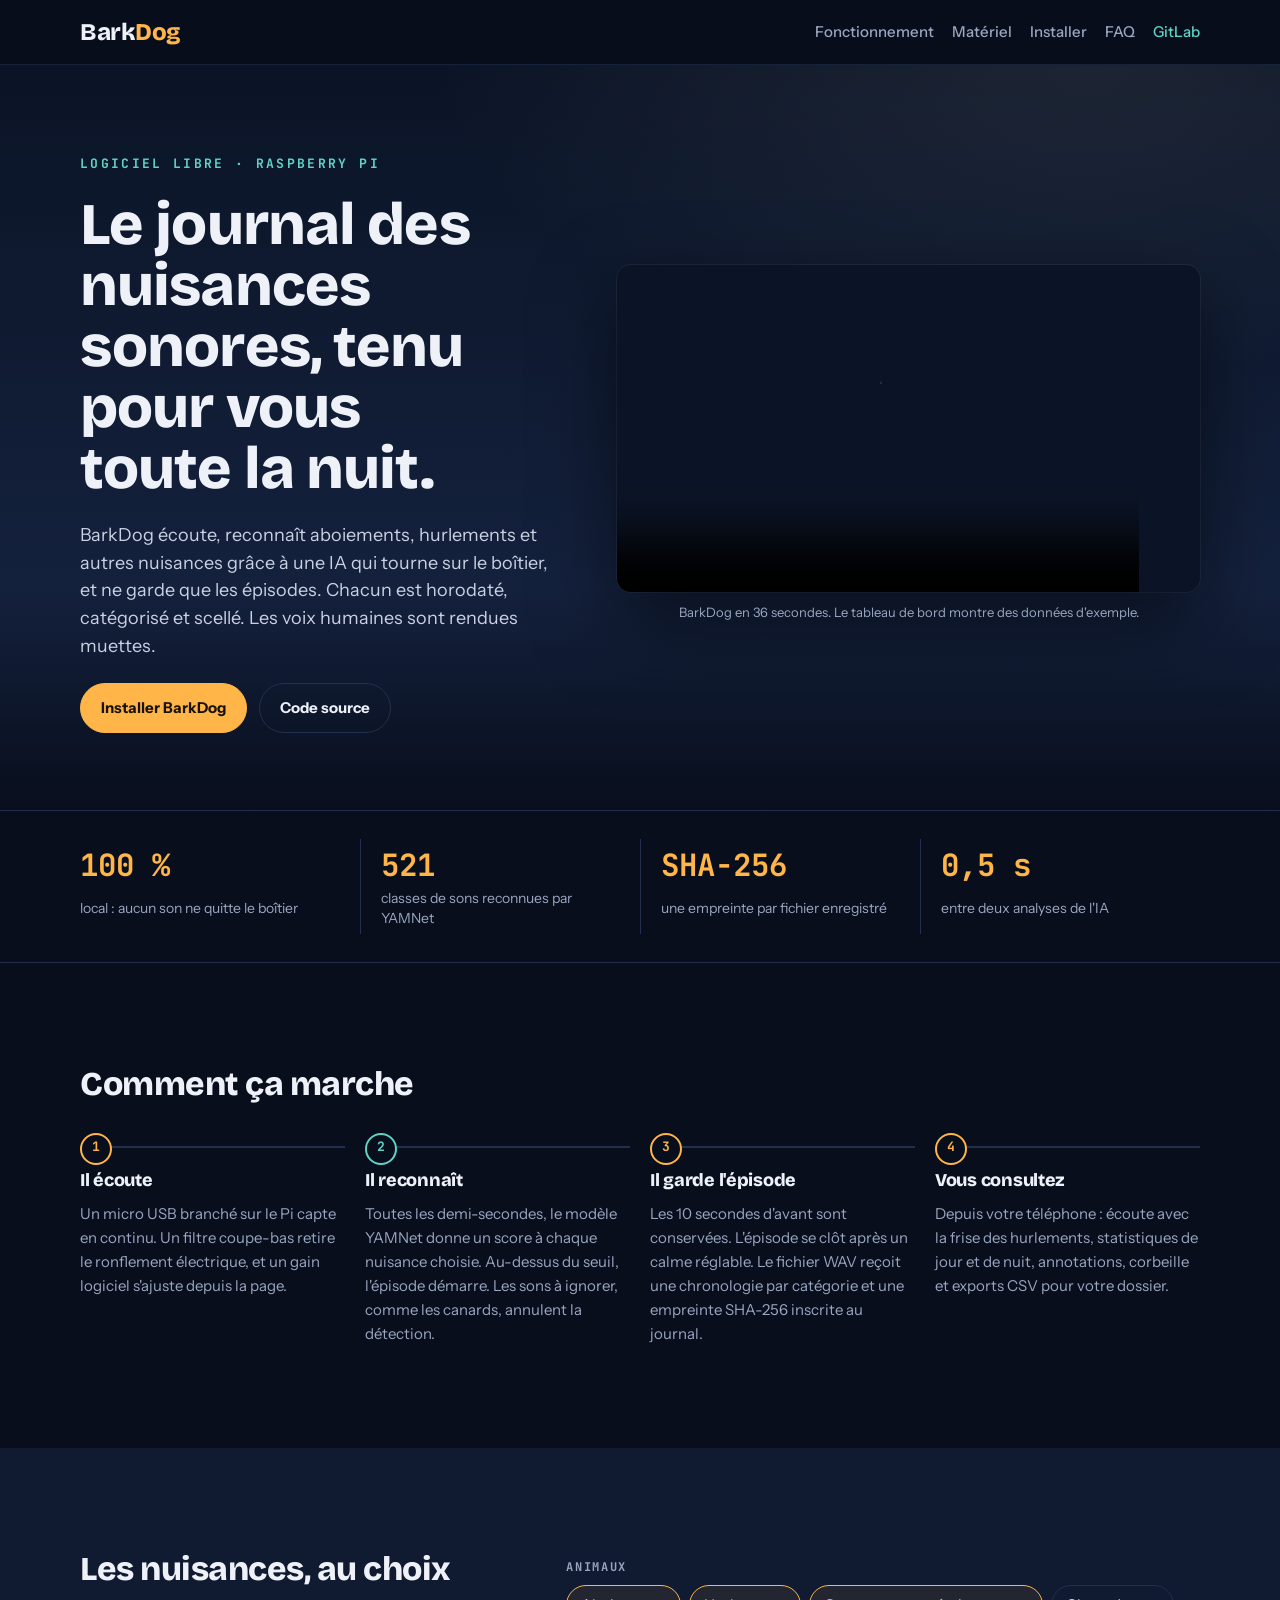
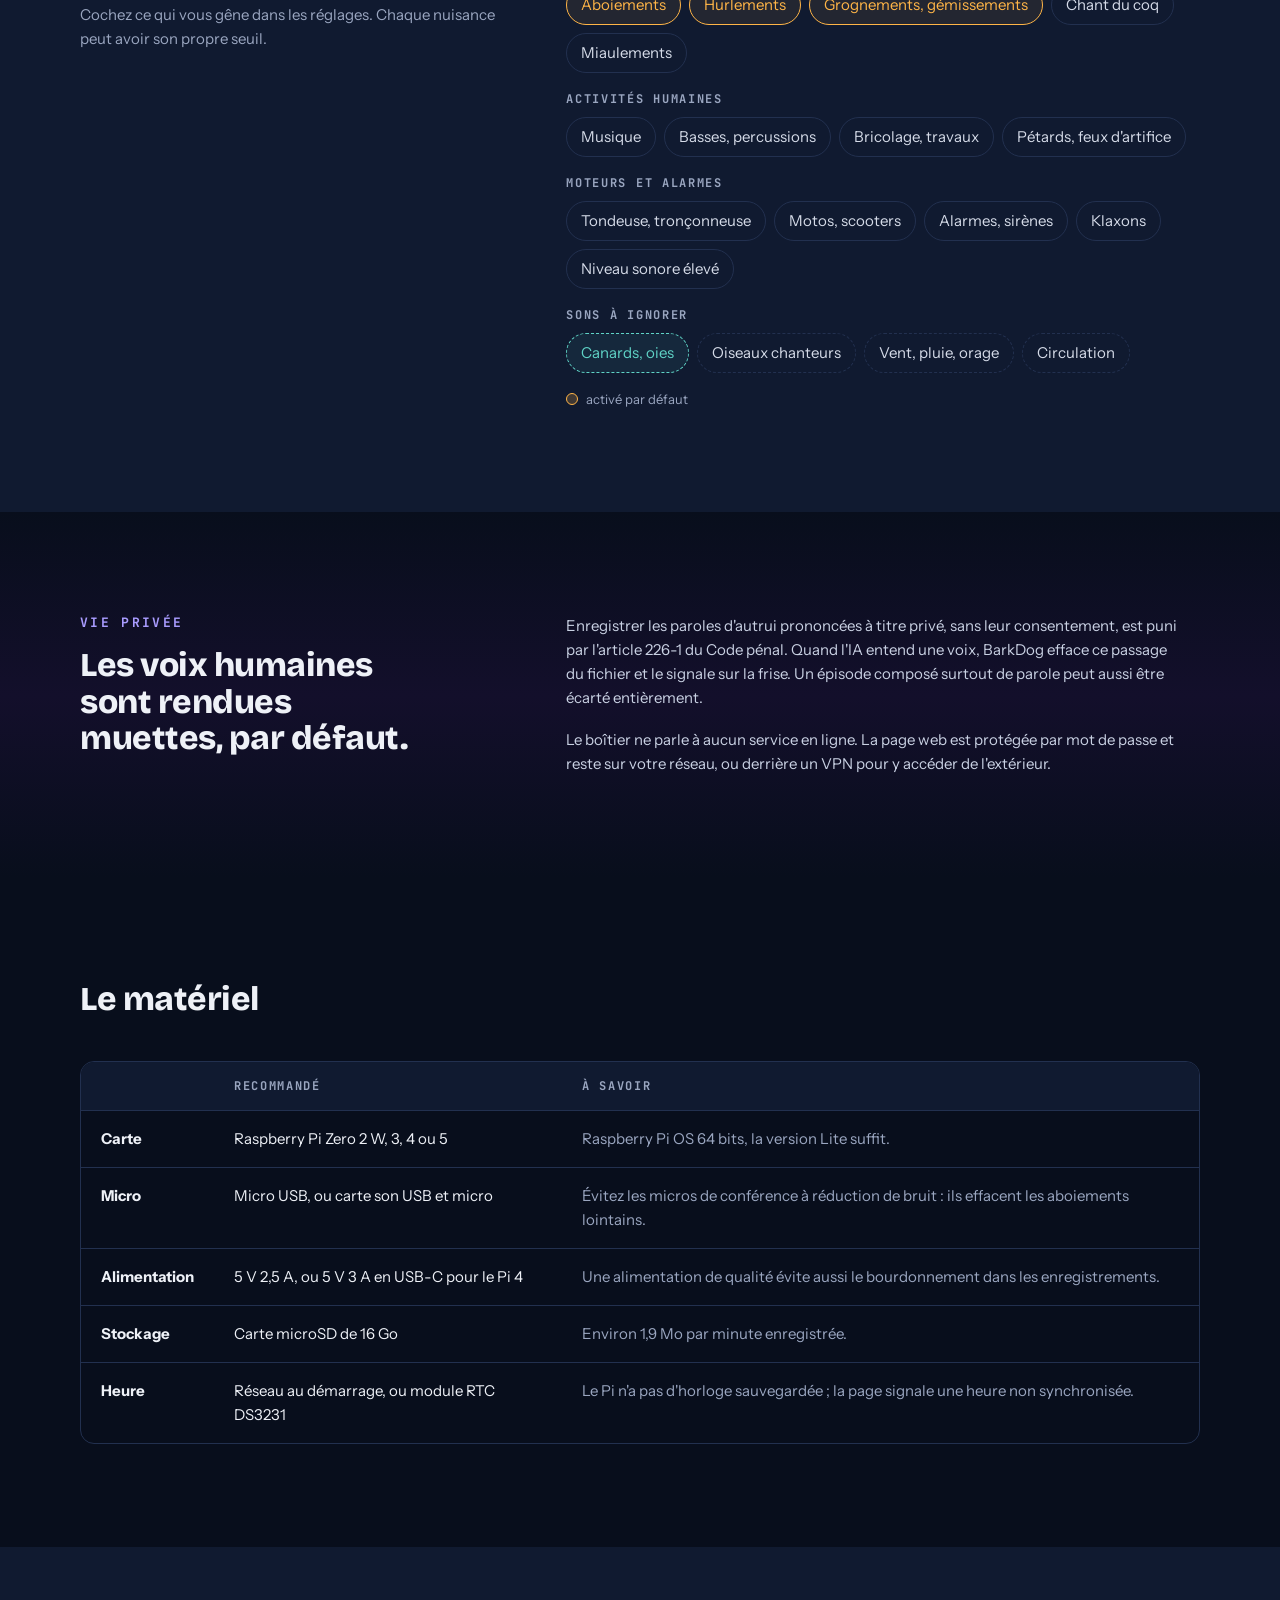
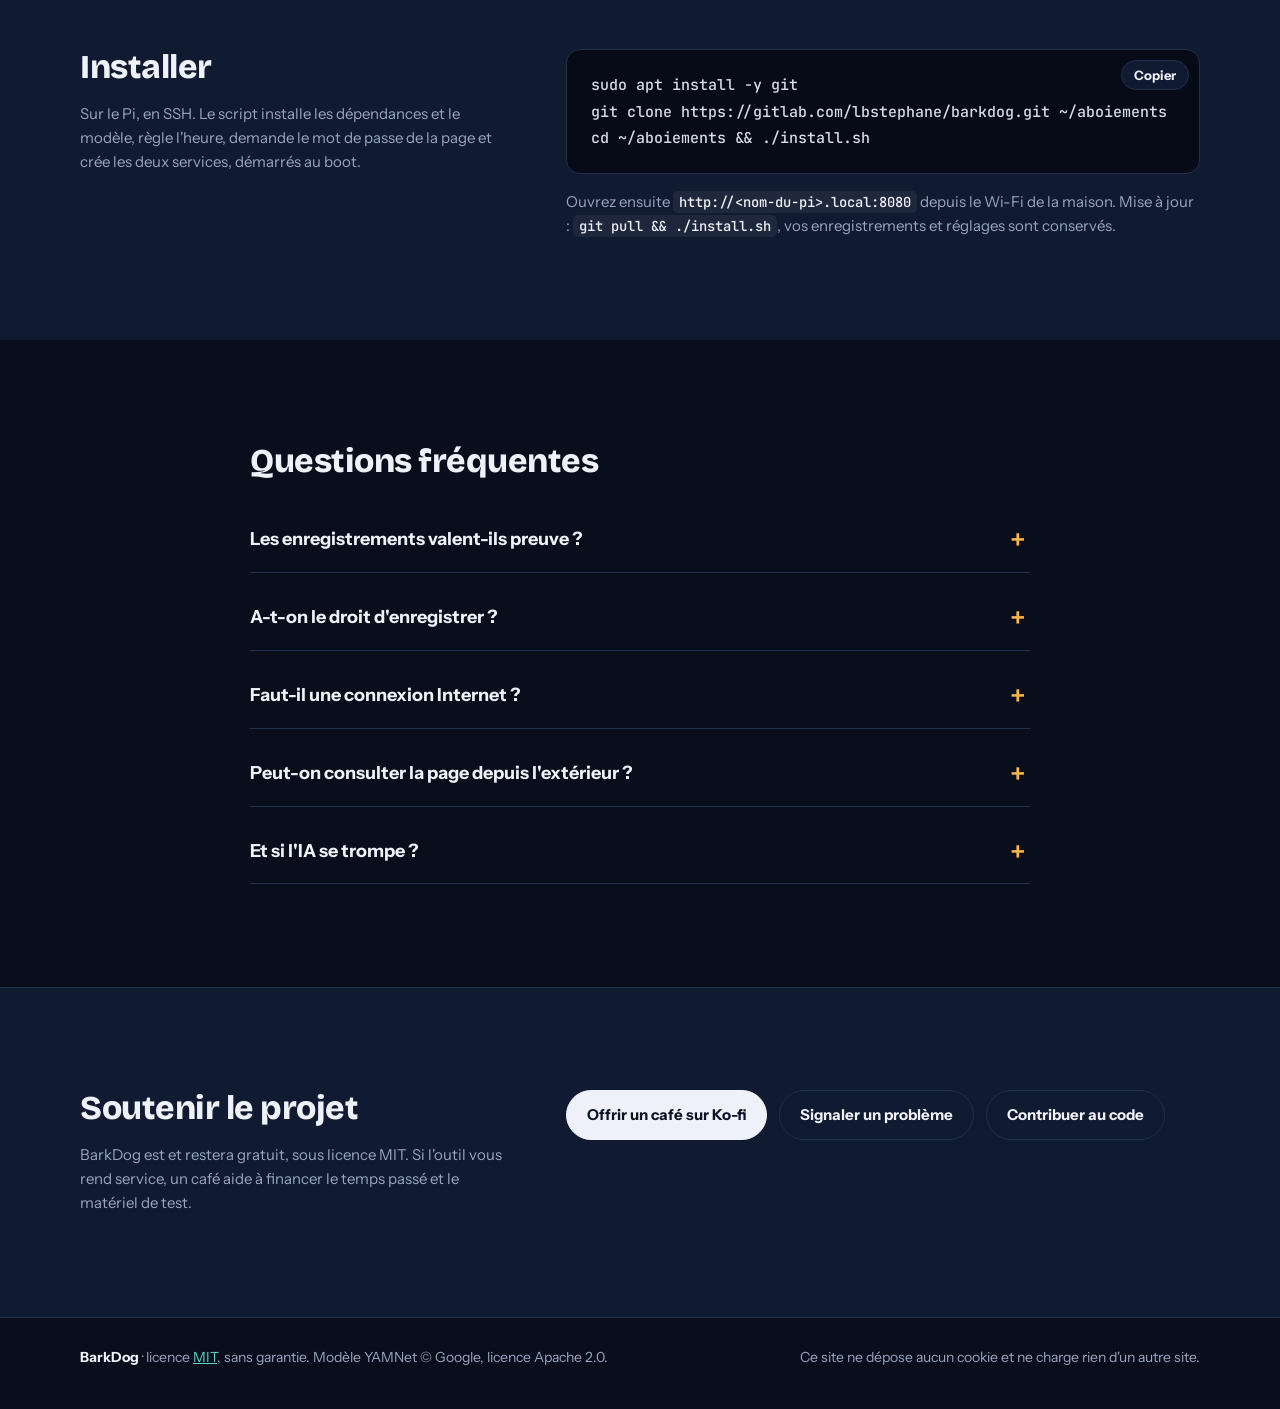
==== site/index.html @ 8e7ff8da "Site GitLab Pages, lien Ko-fi" ====
<!doctype html>
<html lang="fr">
<head>
<meta charset="utf-8">
<meta name="viewport" content="width=device-width,initial-scale=1,viewport-fit=cover">
<title>BarkDog · journal des nuisances sonores sur Raspberry Pi</title>
<meta name="description" content="BarkDog écoute la nuit, reconnaît aboiements, hurlements et autres nuisances grâce à une IA locale, et ne garde que des épisodes horodatés, catégorisés et scellés. Logiciel libre pour Raspberry Pi.">
<meta name="theme-color" content="#0b1426">
<meta property="og:type" content="website">
<meta property="og:title" content="BarkDog · journal des nuisances sonores">
<meta property="og:description" content="Un Raspberry Pi qui documente les nuisances sonores : IA locale, épisodes horodatés et scellés, voix masquées. Libre et gratuit.">
<meta property="og:url" content="https://lbstephane.gitlab.io/barkdog/">
<meta property="og:image" content="https://lbstephane.gitlab.io/barkdog/barkdog-poster.jpg">
<meta property="og:video" content="https://lbstephane.gitlab.io/barkdog/barkdog.mp4">
<meta name="twitter:card" content="summary_large_image">
<link rel="icon" href="favicon.svg" type="image/svg+xml">
<link rel="preload" href="fonts/brico-800.woff2" as="font" type="font/woff2" crossorigin>
<link rel="stylesheet" href="style.css">
<script src="main.js" defer></script>
</head>
<body>

<header class="top">
  <div class="inner">
    <a class="brand" href="#">Bark<span>Dog</span></a>
    <nav aria-label="Sections">
      <a href="#fonctionnement">Fonctionnement</a>
      <a href="#materiel">Matériel</a>
      <a href="#installer">Installer</a>
      <a href="#faq">FAQ</a>
      <a class="git" href="https://gitlab.com/lbstephane/barkdog">GitLab</a>
    </nav>
  </div>
</header>

<main>
  <section class="hero">
    <div class="inner hero-grid">
      <div class="hero-text">
        <p class="kicker">Logiciel libre · Raspberry Pi</p>
        <h1>Le journal des nuisances sonores, tenu pour vous toute la nuit.</h1>
        <p class="lead">BarkDog écoute, reconnaît aboiements, hurlements et autres nuisances grâce à une IA qui tourne sur le boîtier, et ne garde que les épisodes. Chacun est horodaté, catégorisé et scellé. Les voix humaines sont rendues muettes.</p>
        <div class="cta">
          <a class="btn primary" href="#installer">Installer BarkDog</a>
          <a class="btn" href="https://gitlab.com/lbstephane/barkdog">Code source</a>
        </div>
      </div>
      <figure class="film">
        <video id="film" controls playsinline preload="metadata" poster="barkdog-poster.jpg"
               data-h="barkdog.mp4" data-v="barkdog-vertical.mp4" data-hp="barkdog-poster.jpg" data-vp="barkdog-vertical-poster.jpg">
          <source src="barkdog.mp4" type="video/mp4">
        </video>
        <figcaption>BarkDog en 36 secondes. Le tableau de bord montre des données d'exemple.</figcaption>
      </figure>
    </div>
  </section>

  <section class="facts" aria-label="En bref">
    <div class="inner facts-grid">
      <div><b>100 %</b><span>local : aucun son ne quitte le boîtier</span></div>
      <div><b>521</b><span>classes de sons reconnues par YAMNet</span></div>
      <div><b>SHA-256</b><span>une empreinte par fichier enregistré</span></div>
      <div><b>0,5 s</b><span>entre deux analyses de l'IA</span></div>
    </div>
  </section>

  <section id="fonctionnement" class="band">
    <div class="inner">
      <h2>Comment ça marche</h2>
      <ol class="steps">
        <li>
          <h3>Il écoute</h3>
          <p>Un micro USB branché sur le Pi capte en continu. Un filtre coupe-bas retire le ronflement électrique, et un gain logiciel s'ajuste depuis la page.</p>
        </li>
        <li>
          <h3>Il reconnaît</h3>
          <p>Toutes les demi-secondes, le modèle YAMNet donne un score à chaque nuisance choisie. Au-dessus du seuil, l'épisode démarre. Les sons à ignorer, comme les canards, annulent la détection.</p>
        </li>
        <li>
          <h3>Il garde l'épisode</h3>
          <p>Les 10 secondes d'avant sont conservées. L'épisode se clôt après un calme réglable. Le fichier WAV reçoit une chronologie par catégorie et une empreinte SHA-256 inscrite au journal.</p>
        </li>
        <li>
          <h3>Vous consultez</h3>
          <p>Depuis votre téléphone : écoute avec la frise des hurlements, statistiques de jour et de nuit, annotations, corbeille et exports CSV pour votre dossier.</p>
        </li>
      </ol>
    </div>
  </section>

  <section class="band alt">
    <div class="inner two">
      <div>
        <h2>Les nuisances, au choix</h2>
        <p class="muted">Cochez ce qui vous gêne dans les réglages. Chaque nuisance peut avoir son propre seuil.</p>
      </div>
      <div class="chips-block">
        <p class="group">Animaux</p>
        <ul class="chips"><li class="on">Aboiements</li><li class="on">Hurlements</li><li class="on">Grognements, gémissements</li><li>Chant du coq</li><li>Miaulements</li></ul>
        <p class="group">Activités humaines</p>
        <ul class="chips"><li>Musique</li><li>Basses, percussions</li><li>Bricolage, travaux</li><li>Pétards, feux d'artifice</li></ul>
        <p class="group">Moteurs et alarmes</p>
        <ul class="chips"><li>Tondeuse, tronçonneuse</li><li>Motos, scooters</li><li>Alarmes, sirènes</li><li>Klaxons</li><li>Niveau sonore élevé</li></ul>
        <p class="group">Sons à ignorer</p>
        <ul class="chips ignore"><li class="on">Canards, oies</li><li>Oiseaux chanteurs</li><li>Vent, pluie, orage</li><li>Circulation</li></ul>
        <p class="legend"><i></i> activé par défaut</p>
      </div>
    </div>
  </section>

  <section class="band privacy">
    <div class="inner two">
      <div>
        <p class="kicker violet">Vie privée</p>
        <h2>Les voix humaines sont rendues muettes, par défaut.</h2>
      </div>
      <div class="prose">
        <p>Enregistrer les paroles d'autrui prononcées à titre privé, sans leur consentement, est puni par l'article 226-1 du Code pénal. Quand l'IA entend une voix, BarkDog efface ce passage du fichier et le signale sur la frise. Un épisode composé surtout de parole peut aussi être écarté entièrement.</p>
        <p>Le boîtier ne parle à aucun service en ligne. La page web est protégée par mot de passe et reste sur votre réseau, ou derrière un VPN pour y accéder de l'extérieur.</p>
      </div>
    </div>
  </section>

  <section id="materiel" class="band">
    <div class="inner">
      <h2>Le matériel</h2>
      <div class="table-wrap">
        <table>
          <thead><tr><th scope="col"></th><th scope="col">Recommandé</th><th scope="col">À savoir</th></tr></thead>
          <tbody>
            <tr><th scope="row">Carte</th><td>Raspberry Pi Zero 2 W, 3, 4 ou 5</td><td>Raspberry Pi OS 64 bits, la version Lite suffit.</td></tr>
            <tr><th scope="row">Micro</th><td>Micro USB, ou carte son USB et micro</td><td>Évitez les micros de conférence à réduction de bruit : ils effacent les aboiements lointains.</td></tr>
            <tr><th scope="row">Alimentation</th><td>5 V 2,5 A, ou 5 V 3 A en USB-C pour le Pi 4</td><td>Une alimentation de qualité évite aussi le bourdonnement dans les enregistrements.</td></tr>
            <tr><th scope="row">Stockage</th><td>Carte microSD de 16 Go</td><td>Environ 1,9 Mo par minute enregistrée.</td></tr>
            <tr><th scope="row">Heure</th><td>Réseau au démarrage, ou module RTC DS3231</td><td>Le Pi n'a pas d'horloge sauvegardée ; la page signale une heure non synchronisée.</td></tr>
          </tbody>
        </table>
      </div>
    </div>
  </section>

  <section id="installer" class="band alt">
    <div class="inner two">
      <div>
        <h2>Installer</h2>
        <p class="muted">Sur le Pi, en SSH. Le script installe les dépendances et le modèle, règle l'heure, demande le mot de passe de la page et crée les deux services, démarrés au boot.</p>
      </div>
      <div>
        <div class="code">
          <button type="button" class="copy" data-target="cmd" aria-label="Copier les commandes">Copier</button>
          <pre id="cmd"><code>sudo apt install -y git
git clone https://gitlab.com/lbstephane/barkdog.git ~/aboiements
cd ~/aboiements && ./install.sh</code></pre>
        </div>
        <p class="after">Ouvrez ensuite <code>http://&lt;nom-du-pi&gt;.local:8080</code> depuis le Wi-Fi de la maison. Mise à jour : <code>git pull &amp;&amp; ./install.sh</code>, vos enregistrements et réglages sont conservés.</p>
      </div>
    </div>
  </section>

  <section id="faq" class="band">
    <div class="inner faq">
      <h2>Questions fréquentes</h2>
      <details>
        <summary>Les enregistrements valent-ils preuve ?</summary>
        <p>BarkDog aide à constituer un dossier factuel : dates, heures, durées, répétition. Il ne remplace ni une mesure acoustique réglementaire, ni un constat de commissaire de justice. Les niveaux sont relatifs, le micro n'est pas calibré. Pour une procédure, rapprochez-vous de l'ADIL, d'un conciliateur de justice ou d'un avocat.</p>
      </details>
      <details>
        <summary>A-t-on le droit d'enregistrer ?</summary>
        <p>Enregistrer des bruits n'est pas interdit en soi, mais les paroles d'autrui prononcées à titre privé sont protégées. C'est pour cela que le masquage de la voix est activé par défaut. Orientez le micro vers la source de la nuisance, pas vers les habitations ou les lieux de passage. Le désactiver est de votre responsabilité.</p>
      </details>
      <details>
        <summary>Faut-il une connexion Internet ?</summary>
        <p>Seulement pour l'installation et pour mettre le Pi à l'heure au démarrage. L'écoute, l'IA et la page web fonctionnent hors ligne.</p>
      </details>
      <details>
        <summary>Peut-on consulter la page depuis l'extérieur ?</summary>
        <p>Oui, avec un VPN comme Tailscale ou WireGuard. N'ouvrez pas de port sur votre box : la page donne accès à des enregistrements sensibles.</p>
      </details>
      <details>
        <summary>Et si l'IA se trompe ?</summary>
        <p>Le mode test affiche les scores en direct face aux seuils, sans enregistrer. Vous ajustez la sensibilité, le nombre minimum de détections et les sons à ignorer. Dans la liste des épisodes, un faux positif se marque d'un clic sans toucher au journal d'origine.</p>
      </details>
    </div>
  </section>

  <section id="soutenir" class="band support">
    <div class="inner two">
      <div>
        <h2>Soutenir le projet</h2>
        <p class="muted">BarkDog est et restera gratuit, sous licence MIT. Si l'outil vous rend service, un café aide à financer le temps passé et le matériel de test.</p>
      </div>
      <div class="support-actions">
        <a class="btn kofi" id="kofi" href="https://ko-fi.com/VOTRE_PSEUDO">Offrir un café sur Ko-fi</a>
        <a class="btn" href="https://gitlab.com/lbstephane/barkdog/-/issues">Signaler un problème</a>
        <a class="btn" href="https://gitlab.com/lbstephane/barkdog/-/merge_requests">Contribuer au code</a>
      </div>
    </div>
  </section>
</main>

<footer>
  <div class="inner foot">
    <p><b>BarkDog</b> · licence <a href="https://gitlab.com/lbstephane/barkdog/-/blob/main/LICENSE">MIT</a>, sans garantie. Modèle YAMNet © Google, licence Apache 2.0.</p>
    <p>Ce site ne dépose aucun cookie et ne charge rien d'un autre site.</p>
  </div>
</footer>
</body>
</html>
---- site/style.css ----
/* Layout: one long night. A hero with the film, then calm bands alternating two blues; amber for the box's LED, teal for the AI, violet for privacy. Dark by design. */
@font-face{font-family:"Brico";font-weight:800;font-display:swap;src:url(fonts/brico-800.woff2) format("woff2")}
@font-face{font-family:"Inst";font-weight:400;font-display:swap;src:url(fonts/inst-400.woff2) format("woff2")}
@font-face{font-family:"Inst";font-weight:500;font-display:swap;src:url(fonts/inst-500.woff2) format("woff2")}
@font-face{font-family:"Inst";font-weight:700;font-display:swap;src:url(fonts/inst-700.woff2) format("woff2")}
@font-face{font-family:"Mono";font-weight:500;font-display:swap;src:url(fonts/mono-500.woff2) format("woff2")}
@font-face{font-family:"Mono";font-weight:700;font-display:swap;src:url(fonts/mono-700.woff2) format("woff2")}

:root{
  --night:#0b1426;     /* sky */
  --deep:#080e1c;      /* pine shadow */
  --band:#101a30;
  --line:#22304f;
  --fg:#eef1f7;
  --muted:#9aa6c0;
  --amber:#ffb547;
  --teal:#5fd3c6;
  --violet:#a99cff;
  --display:"Brico","Arial Black",system-ui,sans-serif;
  --body:"Inst",system-ui,-apple-system,"Segoe UI",Roboto,sans-serif;
  --mono:"Mono",ui-monospace,SFMono-Regular,Menlo,Consolas,monospace;
  --s1:clamp(15px,1.05vw,17px);
  --s2:clamp(18px,1.4vw,21px);
  --s3:clamp(26px,2.6vw,36px);
  --s4:clamp(36px,4.6vw,60px);
  color-scheme:dark;
}
*{box-sizing:border-box}
html{scroll-behavior:smooth;scroll-padding-top:80px}
@media (prefers-reduced-motion:reduce){html{scroll-behavior:auto}}
body{margin:0;background:var(--deep);color:var(--fg);font:400 var(--s1)/1.6 var(--body);-webkit-font-smoothing:antialiased}
a{color:var(--teal)}
a:focus-visible,button:focus-visible,summary:focus-visible,video:focus-visible{outline:2px solid var(--teal);outline-offset:3px;border-radius:6px}
code,pre{font-family:var(--mono)}
.inner{max-width:1160px;margin:0 auto;padding-left:max(20px,env(safe-area-inset-left,0px));padding-right:max(20px,env(safe-area-inset-right,0px))}
h1,h2,h3{font-family:var(--display);font-weight:800;letter-spacing:-.015em;text-wrap:balance;margin:0}
h1{font-size:var(--s4);line-height:1.04}
h2{font-size:var(--s3);line-height:1.1}
h3{font-size:var(--s2);line-height:1.2}
p{margin:0}
.muted{color:var(--muted)}
.kicker{font:700 13px var(--mono);letter-spacing:.18em;text-transform:uppercase;color:var(--teal)}
.kicker.violet{color:var(--violet)}

/* header */
body::before{content:"";position:fixed;inset:0 0 auto;height:env(safe-area-inset-top,0px);z-index:10;background:rgba(8,14,28,.92)}
.top{position:sticky;top:env(safe-area-inset-top,0px);z-index:5;background:rgba(8,14,28,.82);backdrop-filter:blur(10px);-webkit-backdrop-filter:blur(10px);border-bottom:1px solid rgba(34,48,79,.6)}
.top .inner{display:flex;align-items:center;justify-content:space-between;gap:16px;min-height:64px;flex-wrap:wrap;padding-block:8px}
.brand{font:800 24px var(--display);color:var(--fg);text-decoration:none;letter-spacing:-.02em}
.brand span{color:var(--amber)}
nav{display:flex;gap:4px 18px;flex-wrap:wrap}
nav a{color:var(--muted);text-decoration:none;font-weight:500;font-size:15px}
nav a:hover{color:var(--fg)}
nav a.git{color:var(--teal)}
@media (max-width:640px){nav a:not(.git){display:none}}

/* hero */
.hero{background:radial-gradient(1100px 520px at 85% 0%,rgba(236,230,207,.08),transparent 60%),linear-gradient(180deg,var(--night),#14213d 70%,var(--deep));padding-block:clamp(40px,7vw,96px) clamp(40px,6vw,80px)}
.hero-grid{display:grid;grid-template-columns:minmax(0,5fr) minmax(0,6fr);gap:clamp(28px,4vw,56px);align-items:center}
.hero-text{display:grid;gap:22px;min-width:0}
.lead{font-size:var(--s2);line-height:1.55;color:#c9d1e3;max-width:56ch}
.cta{display:flex;gap:12px;flex-wrap:wrap}
.btn{display:inline-flex;align-items:center;justify-content:center;gap:8px;padding:12px 20px;border-radius:999px;border:1px solid var(--line);color:var(--fg);text-decoration:none;font-weight:700;font-size:15px;background:transparent;transition:border-color .2s,background .2s}
.btn:hover{border-color:var(--muted)}
.btn.primary{background:var(--amber);border-color:var(--amber);color:#1a1205}
.btn.primary:hover{background:#ffc66e}
.film{margin:0;display:grid;gap:10px;min-width:0}
.film video{width:100%;max-width:100%;aspect-ratio:16/9;display:block;border-radius:14px;background:#0b1426;box-shadow:0 30px 80px rgba(0,0,0,.5),0 0 0 1px rgba(255,255,255,.06)}
.film.v video{aspect-ratio:9/16;max-height:78vh;width:auto;margin:0 auto}
.film figcaption{font-size:13px;color:var(--muted);text-align:center}
@media (max-width:860px){.hero-grid{grid-template-columns:1fr}}

/* facts */
.facts{border-block:1px solid var(--line);background:var(--deep)}
.facts-grid{display:grid;grid-template-columns:repeat(4,minmax(0,1fr));padding-block:28px}
.facts-grid div{display:grid;gap:4px;padding:6px 20px;border-left:1px solid var(--line)}
.facts-grid div:first-child{border-left:0;padding-left:0}
.facts-grid b{font:700 clamp(24px,2.4vw,32px) var(--mono);color:var(--amber);font-variant-numeric:tabular-nums}
.facts-grid span{color:var(--muted);font-size:14px;line-height:1.4}
@media (max-width:760px){.facts-grid{grid-template-columns:repeat(2,minmax(0,1fr));row-gap:22px}.facts-grid div:nth-child(3){border-left:0;padding-left:0}}

/* bands */
.band{padding-block:clamp(56px,8vw,104px);background:var(--deep)}
.band.alt{background:var(--band)}
.band>.inner{display:grid;gap:clamp(28px,4vw,44px)}
.band>.inner>*{min-width:0}
.two{display:grid!important;grid-template-columns:minmax(0,4fr) minmax(0,6fr);gap:clamp(24px,5vw,72px)!important;align-items:start}
.two>div{display:grid;gap:16px;min-width:0}
@media (max-width:860px){.two{grid-template-columns:1fr}}

/* steps: a real sequence, so numbered */
.steps{list-style:none;margin:0;padding:0;display:grid;grid-template-columns:repeat(4,minmax(0,1fr));gap:20px;counter-reset:s}
.steps li{counter-increment:s;display:grid;gap:10px;align-content:start;padding-top:22px;border-top:2px solid var(--line);position:relative}
.steps li::before{content:counter(s);position:absolute;top:-15px;left:0;width:28px;height:28px;border-radius:50%;background:var(--deep);border:2px solid var(--amber);color:var(--amber);font:700 13px/24px var(--mono);text-align:center}
.steps li:nth-child(2)::before{border-color:var(--teal);color:var(--teal)}
.steps p{color:var(--muted)}
@media (max-width:960px){.steps{grid-template-columns:repeat(2,minmax(0,1fr));row-gap:40px}}
@media (max-width:540px){.steps{grid-template-columns:1fr}}

/* chips */
.chips-block{gap:10px!important}
.group{font:700 12px var(--mono);letter-spacing:.14em;text-transform:uppercase;color:var(--muted);margin-top:8px}
.chips{list-style:none;margin:0;padding:0;display:flex;flex-wrap:wrap;gap:8px}
.chips li{padding:7px 14px;border-radius:999px;border:1px solid var(--line);font-size:15px;color:#d5dbe8}
.chips li.on{border-color:var(--amber);color:var(--amber);background:rgba(255,181,71,.08)}
.chips.ignore li{border-style:dashed}
.chips.ignore li.on{border-color:var(--teal);color:var(--teal);background:rgba(95,211,198,.08)}
.legend{font-size:13px;color:var(--muted);display:flex;align-items:center;gap:8px;margin-top:6px}
.legend i{width:12px;height:12px;border-radius:50%;border:1px solid var(--amber);background:rgba(255,181,71,.2)}

/* privacy */
.privacy{background:linear-gradient(180deg,var(--deep),#130f2b 50%,var(--deep))}
.privacy h2{max-width:18ch}
.prose{gap:18px!important}
.prose p{color:#c9d1e3;max-width:62ch}

/* table */
.table-wrap{overflow-x:auto;border:1px solid var(--line);border-radius:14px}
table{width:100%;border-collapse:collapse;min-width:640px}
th,td{text-align:left;padding:16px 20px;border-bottom:1px solid var(--line);vertical-align:top}
tbody tr:last-child>*{border-bottom:0}
thead th{font:700 12px var(--mono);letter-spacing:.14em;text-transform:uppercase;color:var(--muted);background:var(--band)}
tbody th{font-weight:700;white-space:nowrap}
td:last-child{color:var(--muted)}

/* code */
.code{position:relative;background:#060b17;border:1px solid var(--line);border-radius:14px}
.code pre{margin:0;padding:22px 24px;overflow-x:auto;font-size:15px;line-height:1.75;color:#d5dbe8}
.copy{position:absolute;top:10px;right:10px;font:600 13px var(--body);color:var(--fg);background:var(--band);border:1px solid var(--line);border-radius:999px;padding:6px 12px;cursor:pointer}
.copy:hover{border-color:var(--muted)}
.after{color:var(--muted)}
.after code{color:var(--fg);font-size:.92em;background:rgba(255,255,255,.06);padding:2px 6px;border-radius:5px}

/* faq */
.faq{max-width:820px!important;gap:12px!important}
.faq h2{margin-bottom:16px}
details{border-bottom:1px solid var(--line)}
summary{cursor:pointer;list-style:none;padding:18px 36px 18px 0;font-weight:700;font-size:var(--s2);position:relative}
summary::-webkit-details-marker{display:none}
summary::after{content:"+";position:absolute;right:4px;top:14px;font:500 26px var(--mono);color:var(--amber)}
details[open] summary::after{content:"–"}
details p{color:var(--muted);padding:0 0 20px;max-width:68ch}

/* support */
.support{background:var(--band);border-top:1px solid var(--line)}
.support-actions{display:flex!important;flex-wrap:wrap;gap:12px!important;align-content:center}
.btn.kofi{background:var(--fg);color:#0b1426;border-color:var(--fg)}
.btn.kofi:hover{background:#fff}

/* footer */
footer{border-top:1px solid var(--line);background:var(--deep)}
.foot{display:flex;justify-content:space-between;gap:12px 32px;flex-wrap:wrap;padding-block:28px 40px;font-size:14px;color:var(--muted)}
.foot b{color:var(--fg)}
.two>div>*,.hero-text>*{min-width:0}
.after{overflow-wrap:anywhere}
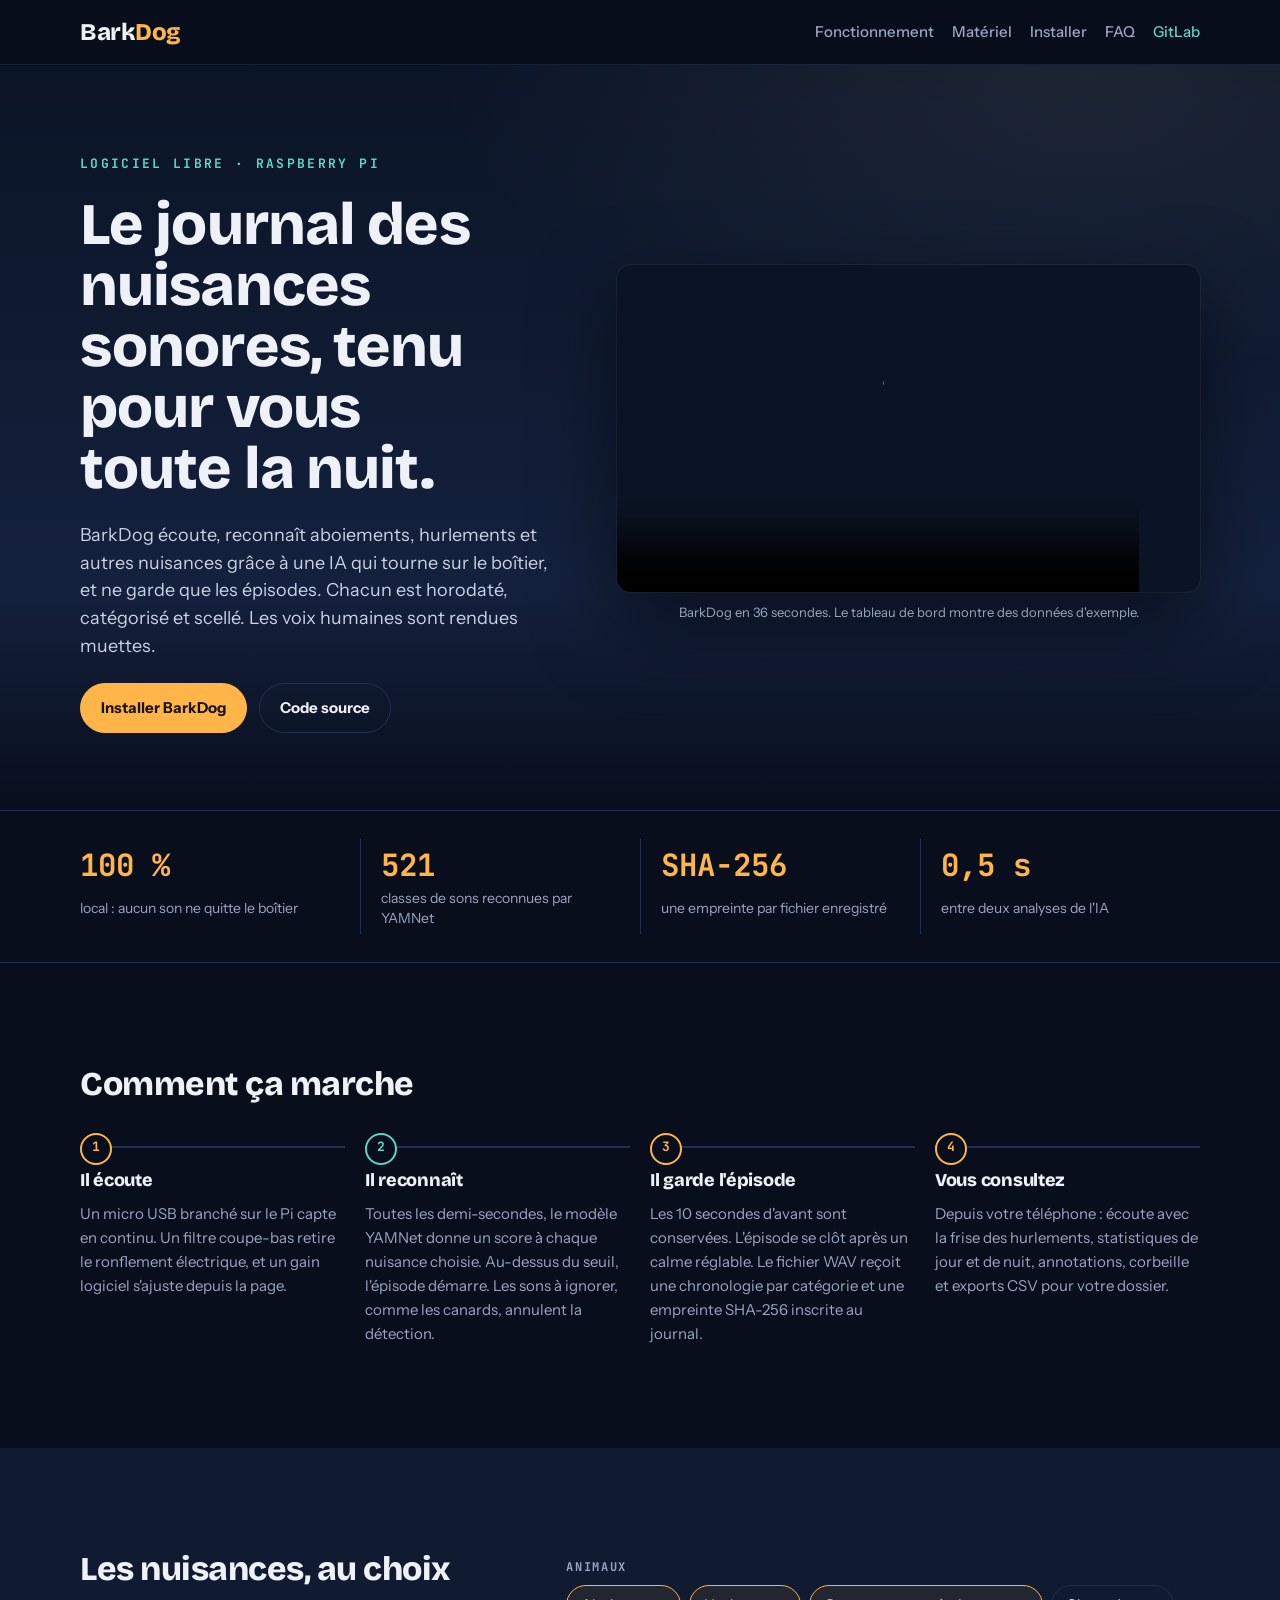
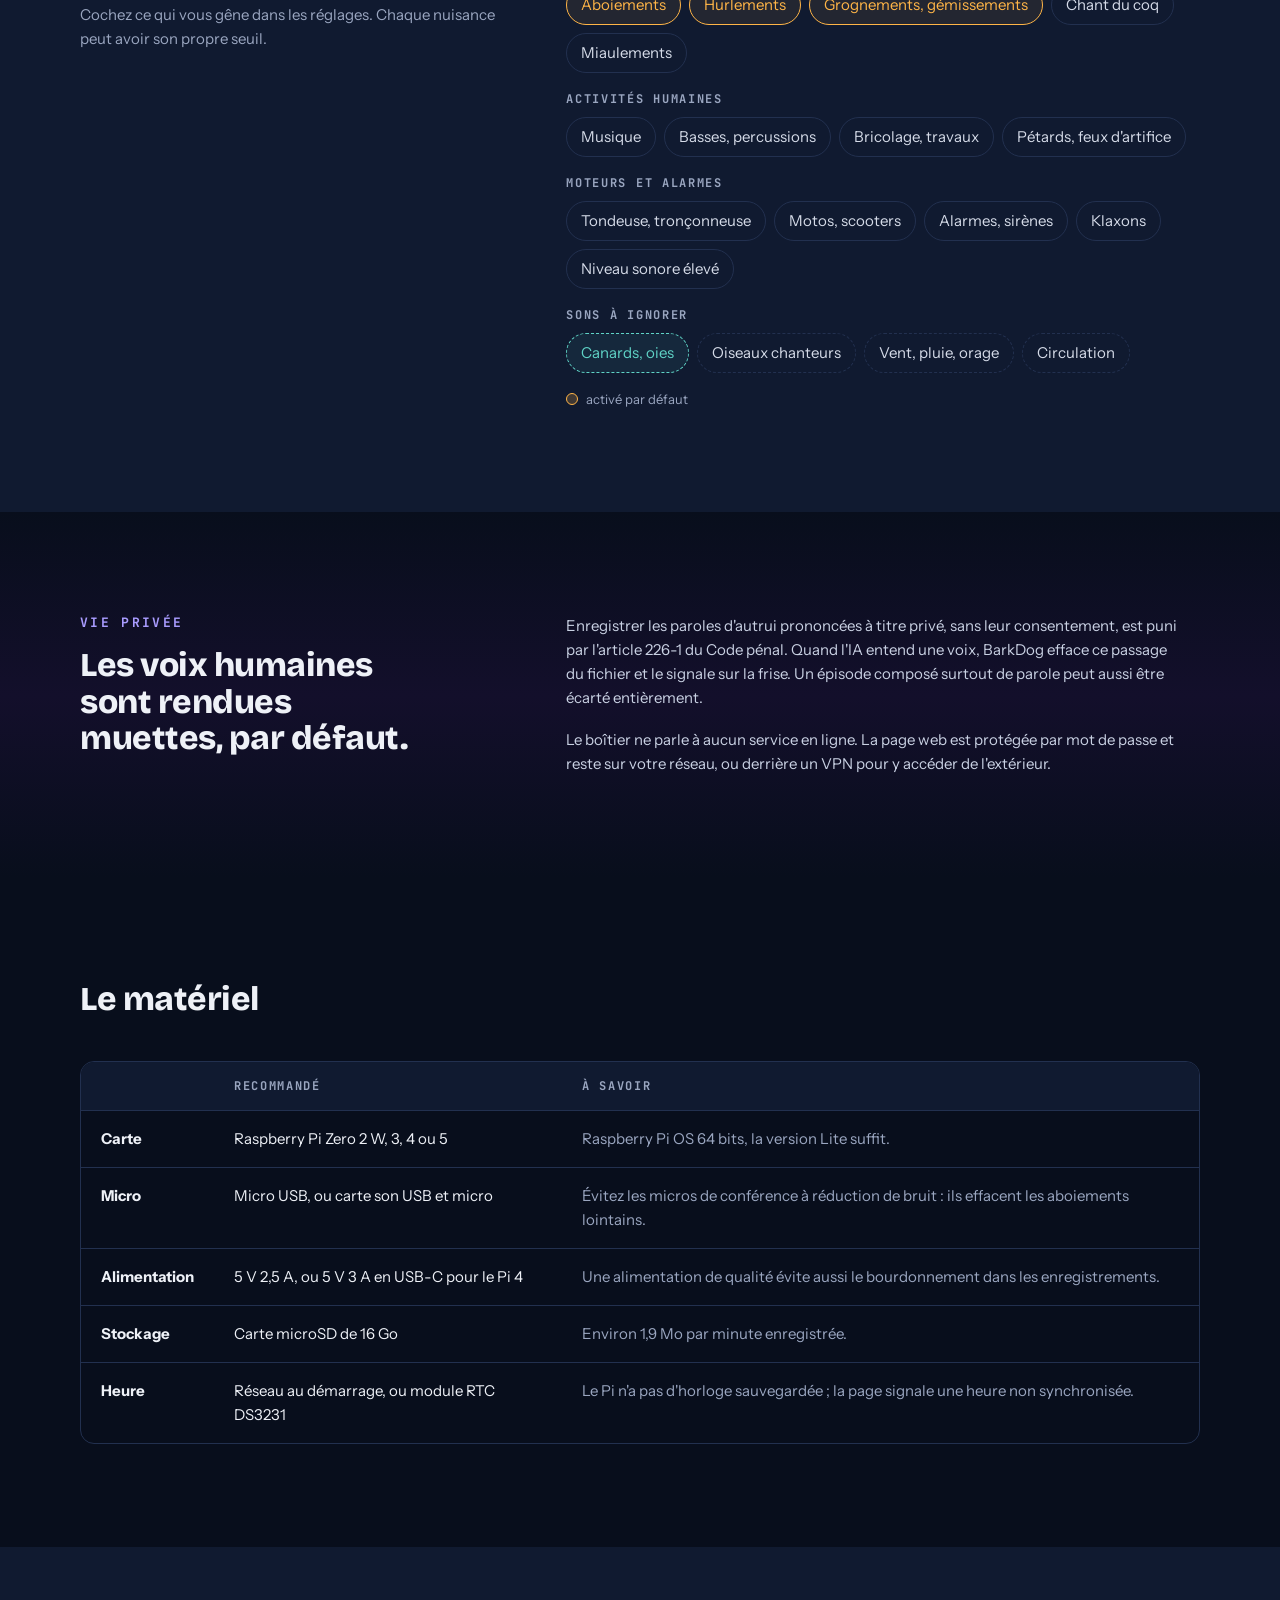
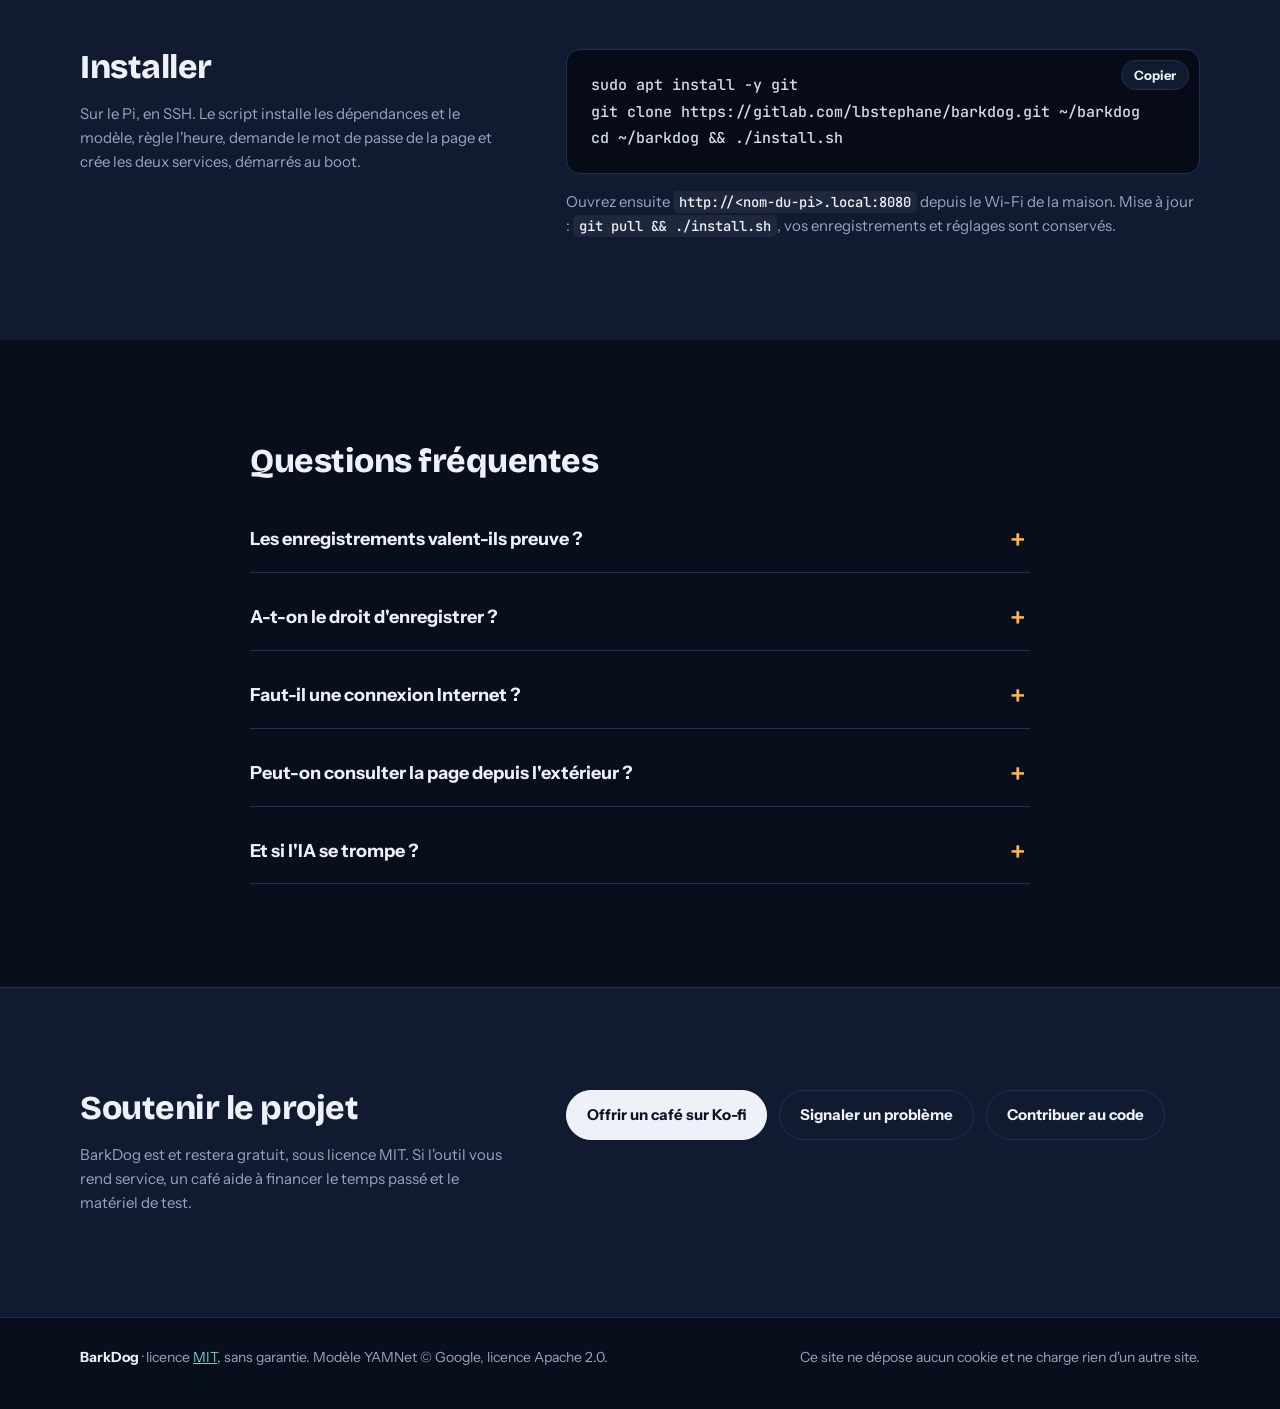
==== commit 622d1d65: "Renommage aboiements → barkdog, retrait du code de migration" ====
--- a/site/index.html
+++ b/site/index.html
@@ -9,10 +9,11 @@
 <meta property="og:type" content="website">
 <meta property="og:title" content="BarkDog · journal des nuisances sonores">
 <meta property="og:description" content="Un Raspberry Pi qui documente les nuisances sonores : IA locale, épisodes horodatés et scellés, voix masquées. Libre et gratuit.">
-<meta property="og:url" content="https://lbstephane.gitlab.io/barkdog/">
-<meta property="og:image" content="https://lbstephane.gitlab.io/barkdog/barkdog-poster.jpg">
-<meta property="og:video" content="https://lbstephane.gitlab.io/barkdog/barkdog.mp4">
+<meta property="og:url" content="https://barkdog.fr/">
+<meta property="og:image" content="https://barkdog.fr/barkdog-poster.jpg">
+<meta property="og:video" content="https://barkdog.fr/barkdog.mp4">
 <meta name="twitter:card" content="summary_large_image">
+<link rel="canonical" href="https://barkdog.fr/">
 <link rel="icon" href="favicon.svg" type="image/svg+xml">
 <link rel="preload" href="fonts/brico-800.woff2" as="font" type="font/woff2" crossorigin>
 <link rel="stylesheet" href="style.css">
@@ -149,8 +150,8 @@
         <div class="code">
           <button type="button" class="copy" data-target="cmd" aria-label="Copier les commandes">Copier</button>
           <pre id="cmd"><code>sudo apt install -y git
-git clone https://gitlab.com/lbstephane/barkdog.git ~/aboiements
-cd ~/aboiements && ./install.sh</code></pre>
+git clone https://gitlab.com/lbstephane/barkdog.git ~/barkdog
+cd ~/barkdog && ./install.sh</code></pre>
         </div>
         <p class="after">Ouvrez ensuite <code>http://&lt;nom-du-pi&gt;.local:8080</code> depuis le Wi-Fi de la maison. Mise à jour : <code>git pull &amp;&amp; ./install.sh</code>, vos enregistrements et réglages sont conservés.</p>
       </div>
@@ -190,7 +191,7 @@
         <p class="muted">BarkDog est et restera gratuit, sous licence MIT. Si l'outil vous rend service, un café aide à financer le temps passé et le matériel de test.</p>
       </div>
       <div class="support-actions">
-        <a class="btn kofi" id="kofi" href="https://ko-fi.com/VOTRE_PSEUDO">Offrir un café sur Ko-fi</a>
+        <a class="btn kofi" id="kofi" href="https://ko-fi.com/revolution3d">Offrir un café sur Ko-fi</a>
         <a class="btn" href="https://gitlab.com/lbstephane/barkdog/-/issues">Signaler un problème</a>
         <a class="btn" href="https://gitlab.com/lbstephane/barkdog/-/merge_requests">Contribuer au code</a>
       </div>
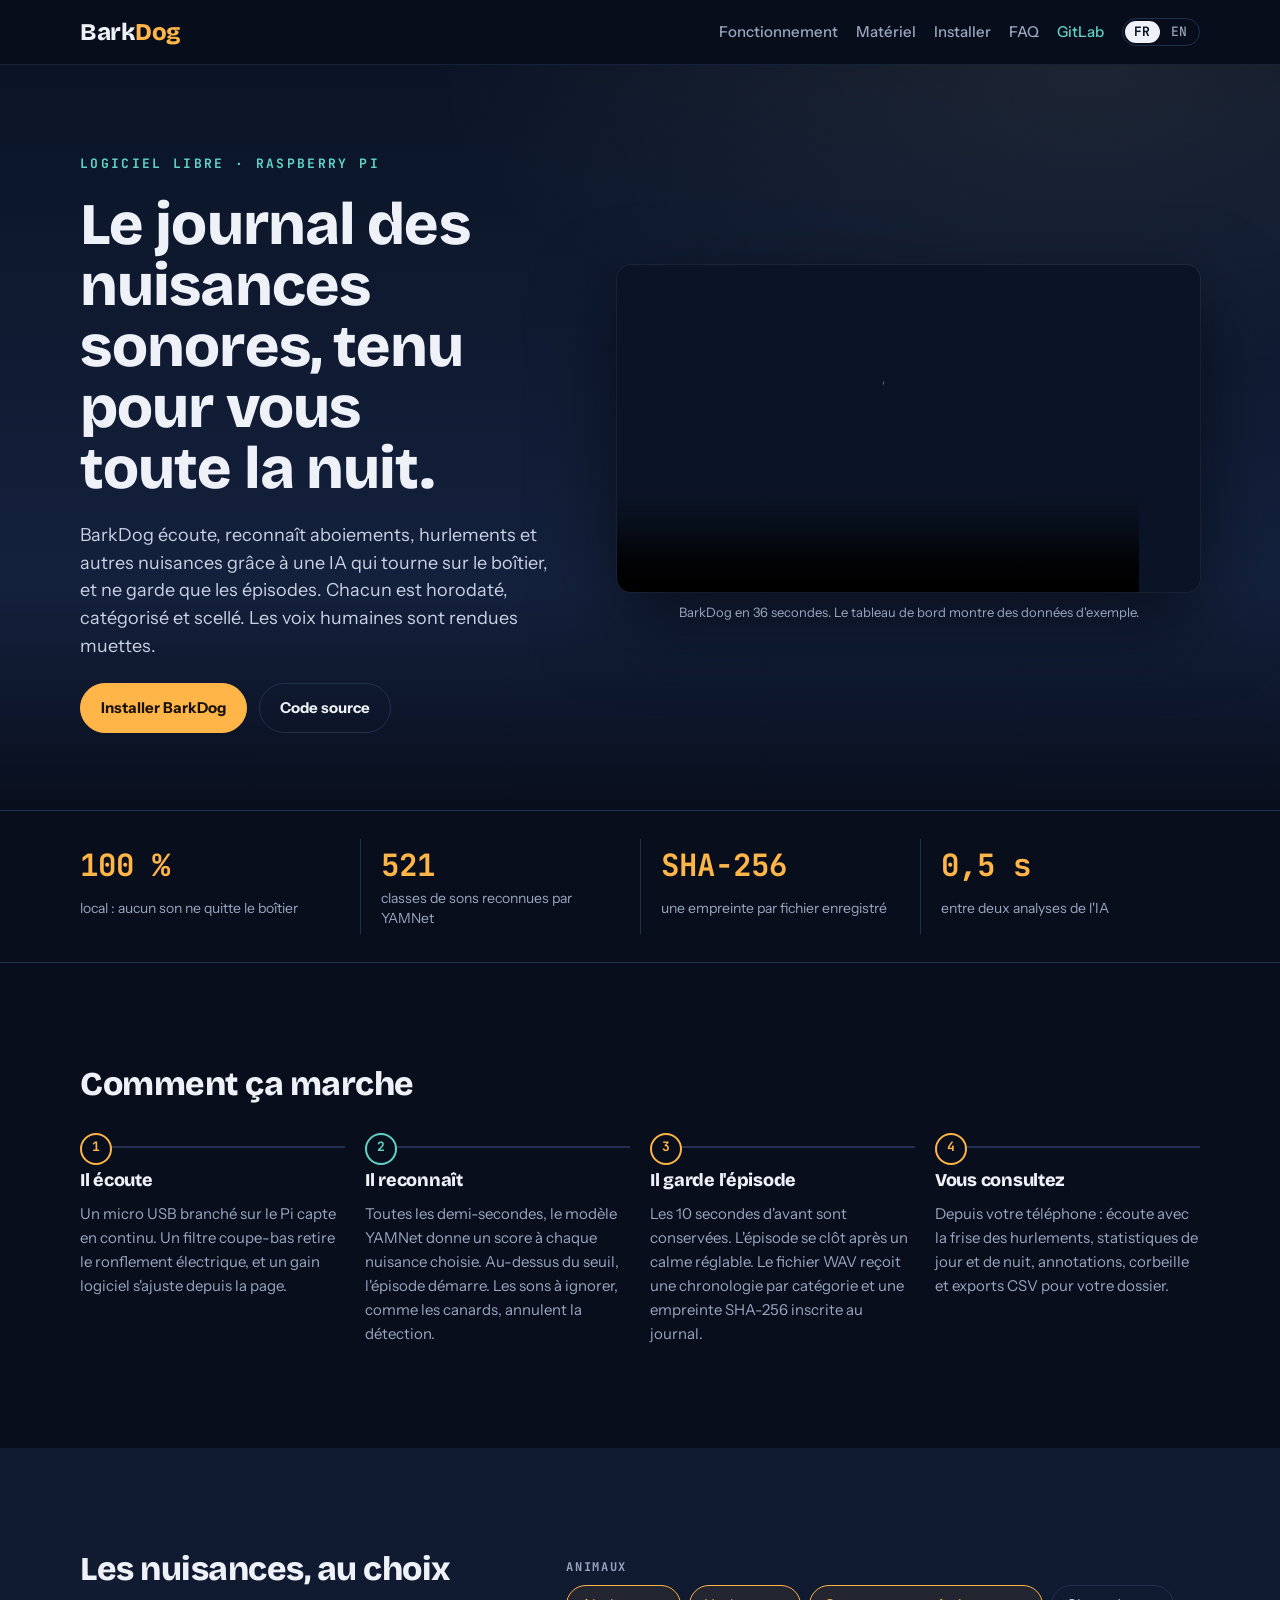
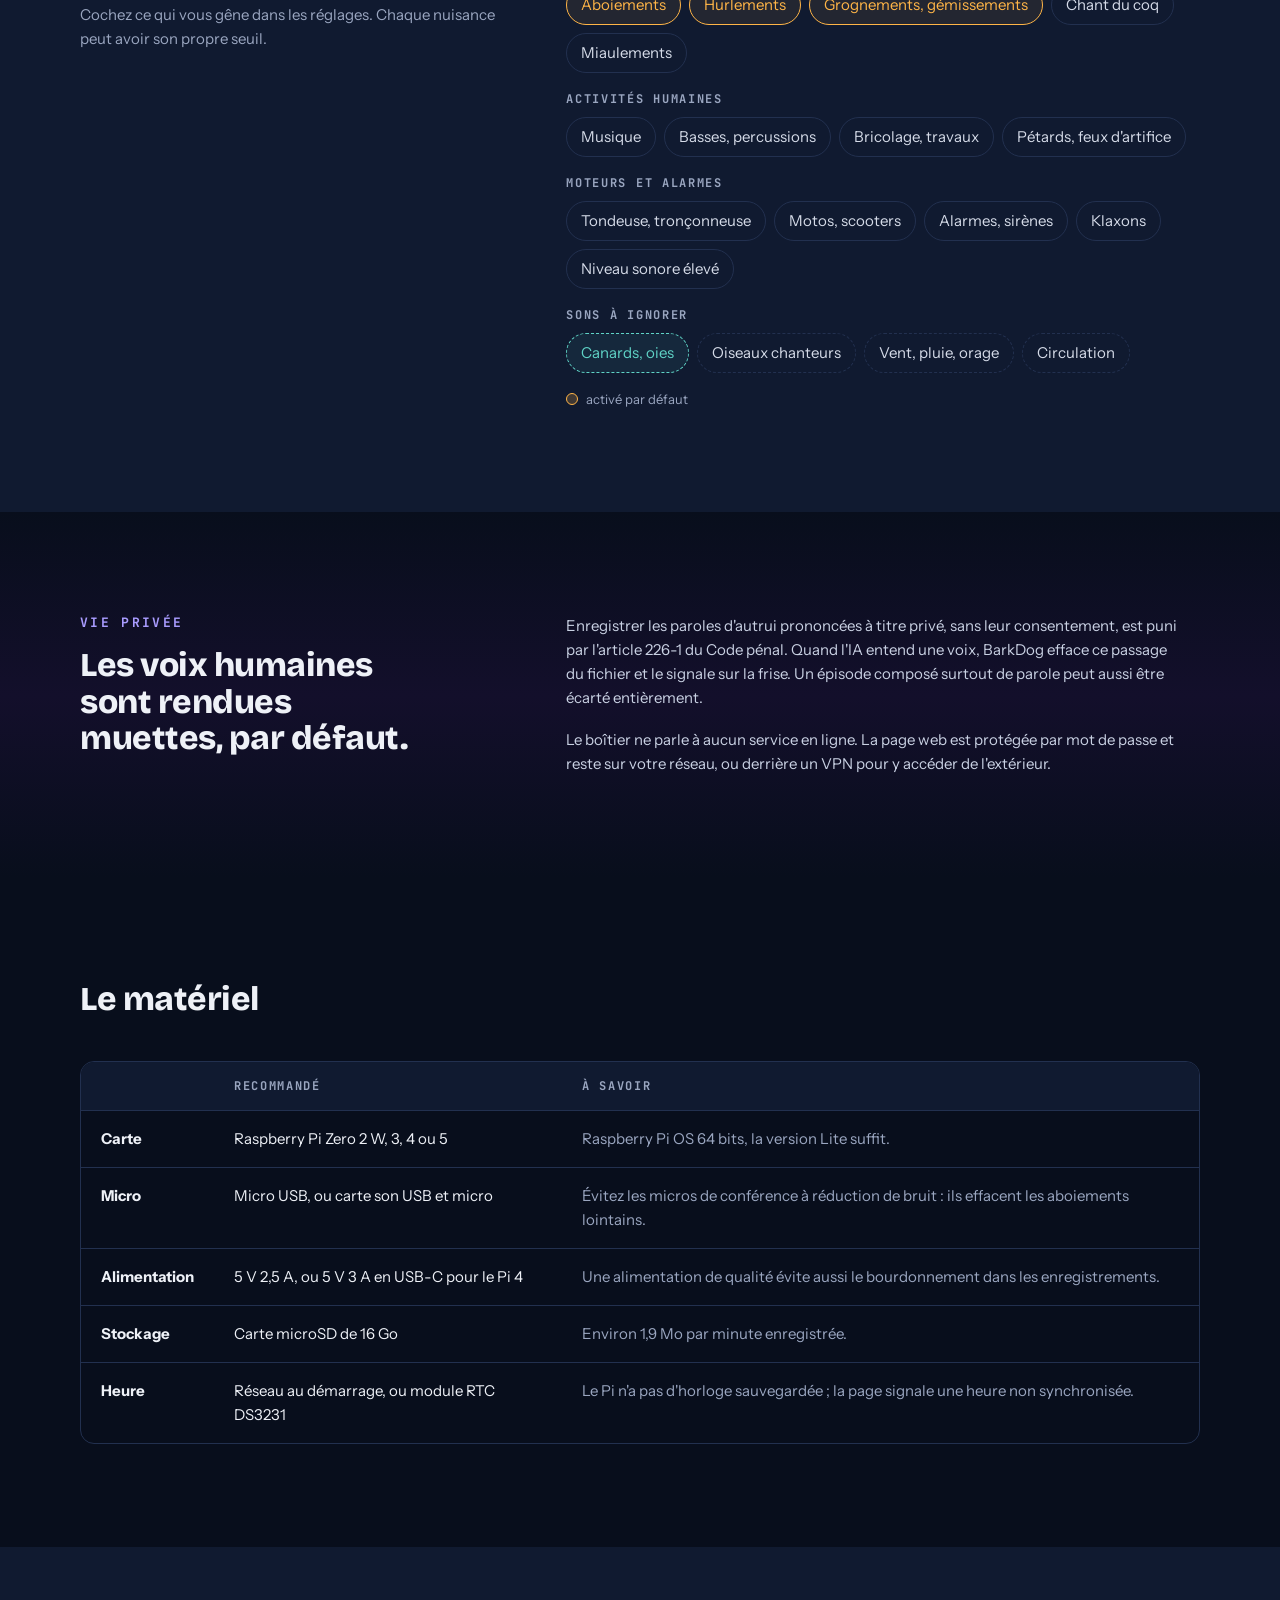
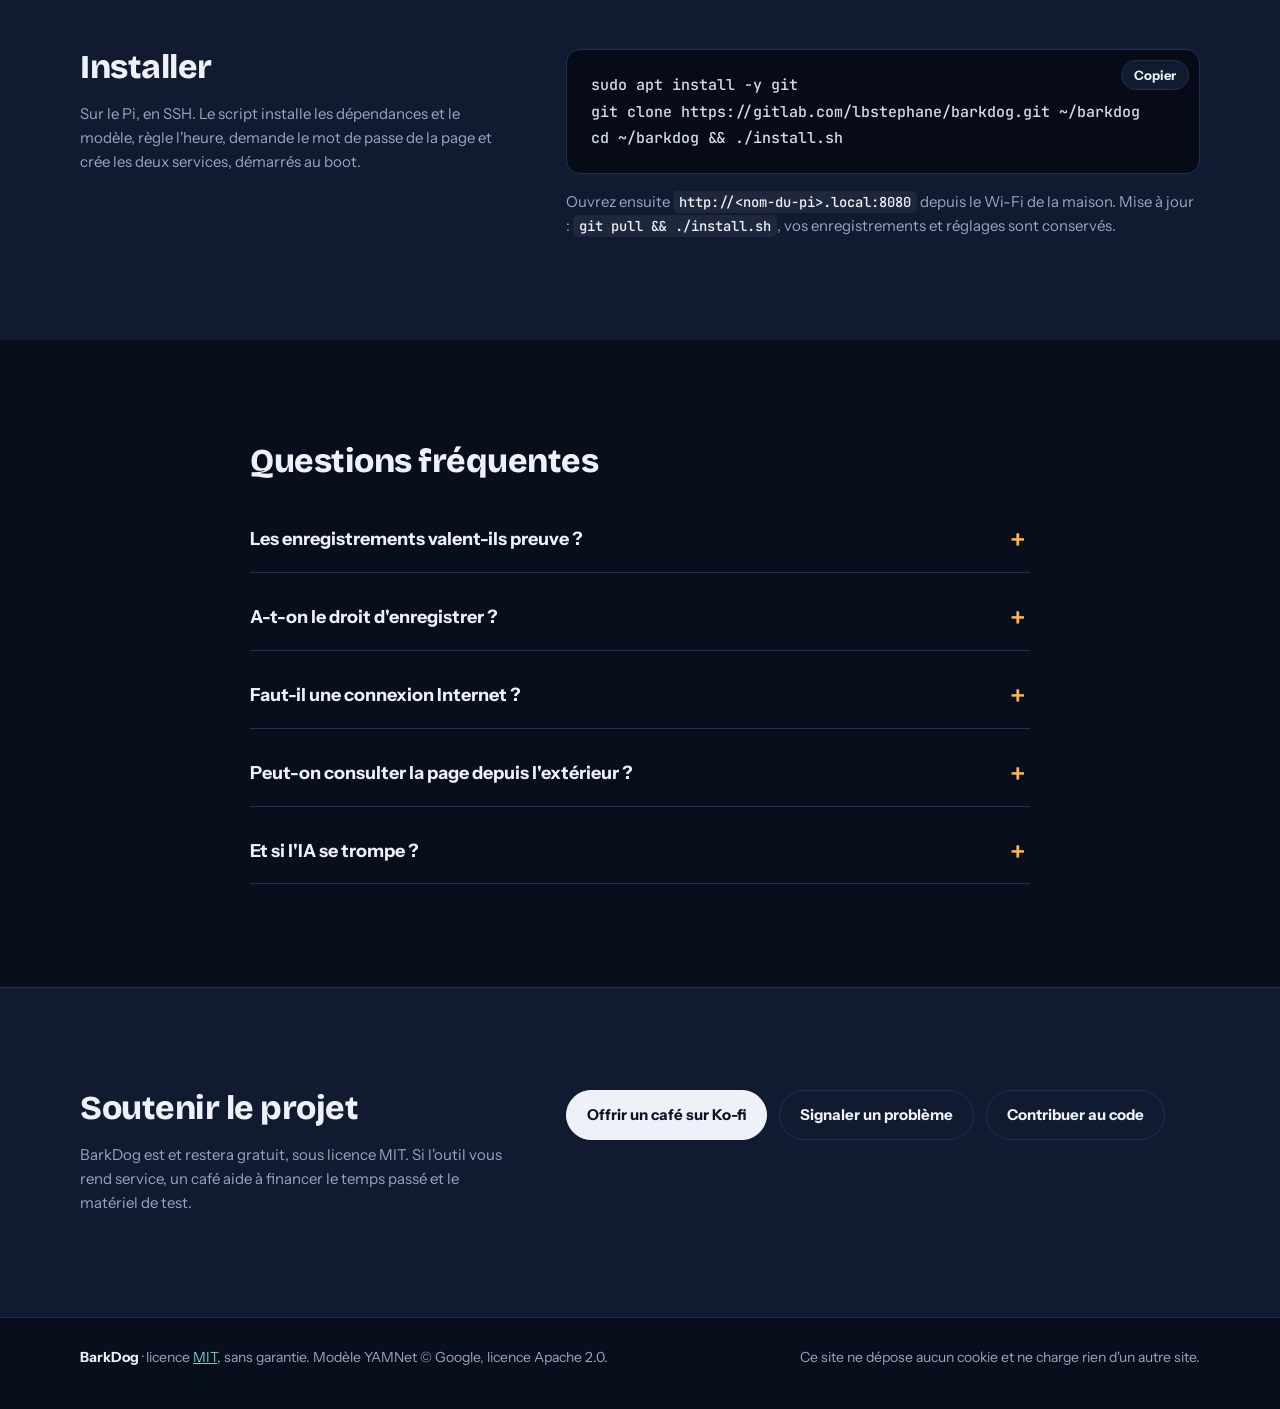
==== commit 52ca8c94: "Site and promo videos in English, FR/EN switch" ====
--- a/site/index.html
+++ b/site/index.html
@@ -13,10 +13,16 @@
 <meta property="og:image" content="https://barkdog.fr/barkdog-poster.jpg">
 <meta property="og:video" content="https://barkdog.fr/barkdog.mp4">
 <meta name="twitter:card" content="summary_large_image">
+<meta property="og:locale" content="fr_FR">
+<meta property="og:locale:alternate" content="en_GB">
 <link rel="canonical" href="https://barkdog.fr/">
+<link rel="alternate" hreflang="fr" href="https://barkdog.fr/">
+<link rel="alternate" hreflang="en" href="https://barkdog.fr/en/">
+<link rel="alternate" hreflang="x-default" href="https://barkdog.fr/en/">
 <link rel="icon" href="favicon.svg" type="image/svg+xml">
 <link rel="preload" href="fonts/brico-800.woff2" as="font" type="font/woff2" crossorigin>
 <link rel="stylesheet" href="style.css">
+<script src="lang.js"></script>
 <script src="main.js" defer></script>
 </head>
 <body>
@@ -30,6 +36,7 @@
       <a href="#installer">Installer</a>
       <a href="#faq">FAQ</a>
       <a class="git" href="https://gitlab.com/lbstephane/barkdog">GitLab</a>
+      <span class="langs"><b aria-current="true">FR</b><a href="en/" hreflang="en" lang="en" data-lang="en" title="English version">EN</a></span>
     </nav>
   </div>
 </header>
--- a/site/style.css
+++ b/site/style.css
@@ -52,7 +52,7 @@
 nav a{color:var(--muted);text-decoration:none;font-weight:500;font-size:15px}
 nav a:hover{color:var(--fg)}
 nav a.git{color:var(--teal)}
-@media (max-width:640px){nav a:not(.git){display:none}}
+@media (max-width:640px){nav>a:not(.git){display:none}}
 
 /* hero */
 .hero{background:radial-gradient(1100px 520px at 85% 0%,rgba(236,230,207,.08),transparent 60%),linear-gradient(180deg,var(--night),#14213d 70%,var(--deep));padding-block:clamp(40px,7vw,96px) clamp(40px,6vw,80px)}
@@ -153,3 +153,9 @@
 .foot b{color:var(--fg)}
 .two>div>*,.hero-text>*{min-width:0}
 .after{overflow-wrap:anywhere}
+.langs{display:inline-flex;gap:2px;border:1px solid var(--line);border-radius:999px;padding:2px;font:600 13px var(--mono);letter-spacing:.04em}
+.langs b,.langs a{padding:3px 9px;border-radius:999px;line-height:1.3}
+.langs b{background:var(--fg);color:var(--night)}
+nav .langs a{color:var(--muted);font-size:13px}
+nav .langs a:hover{color:var(--fg)}
+nav{align-items:center}
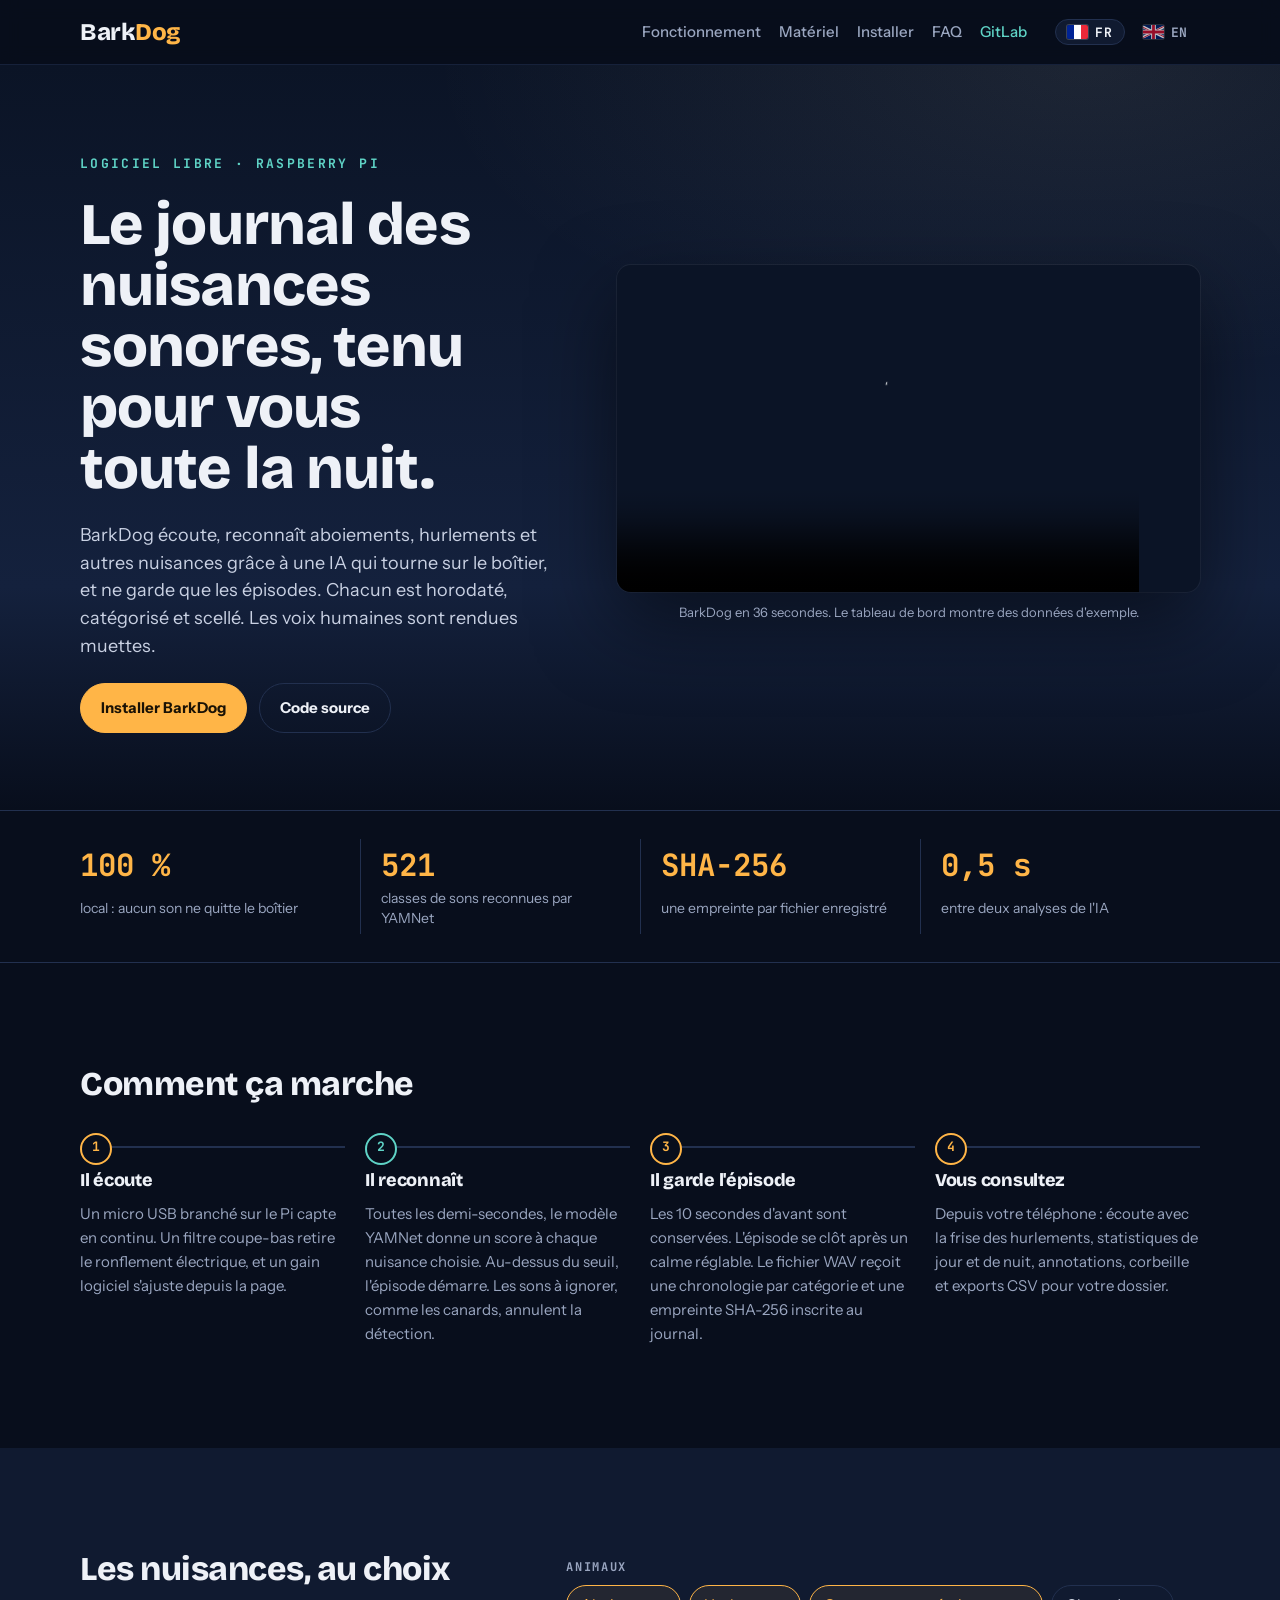
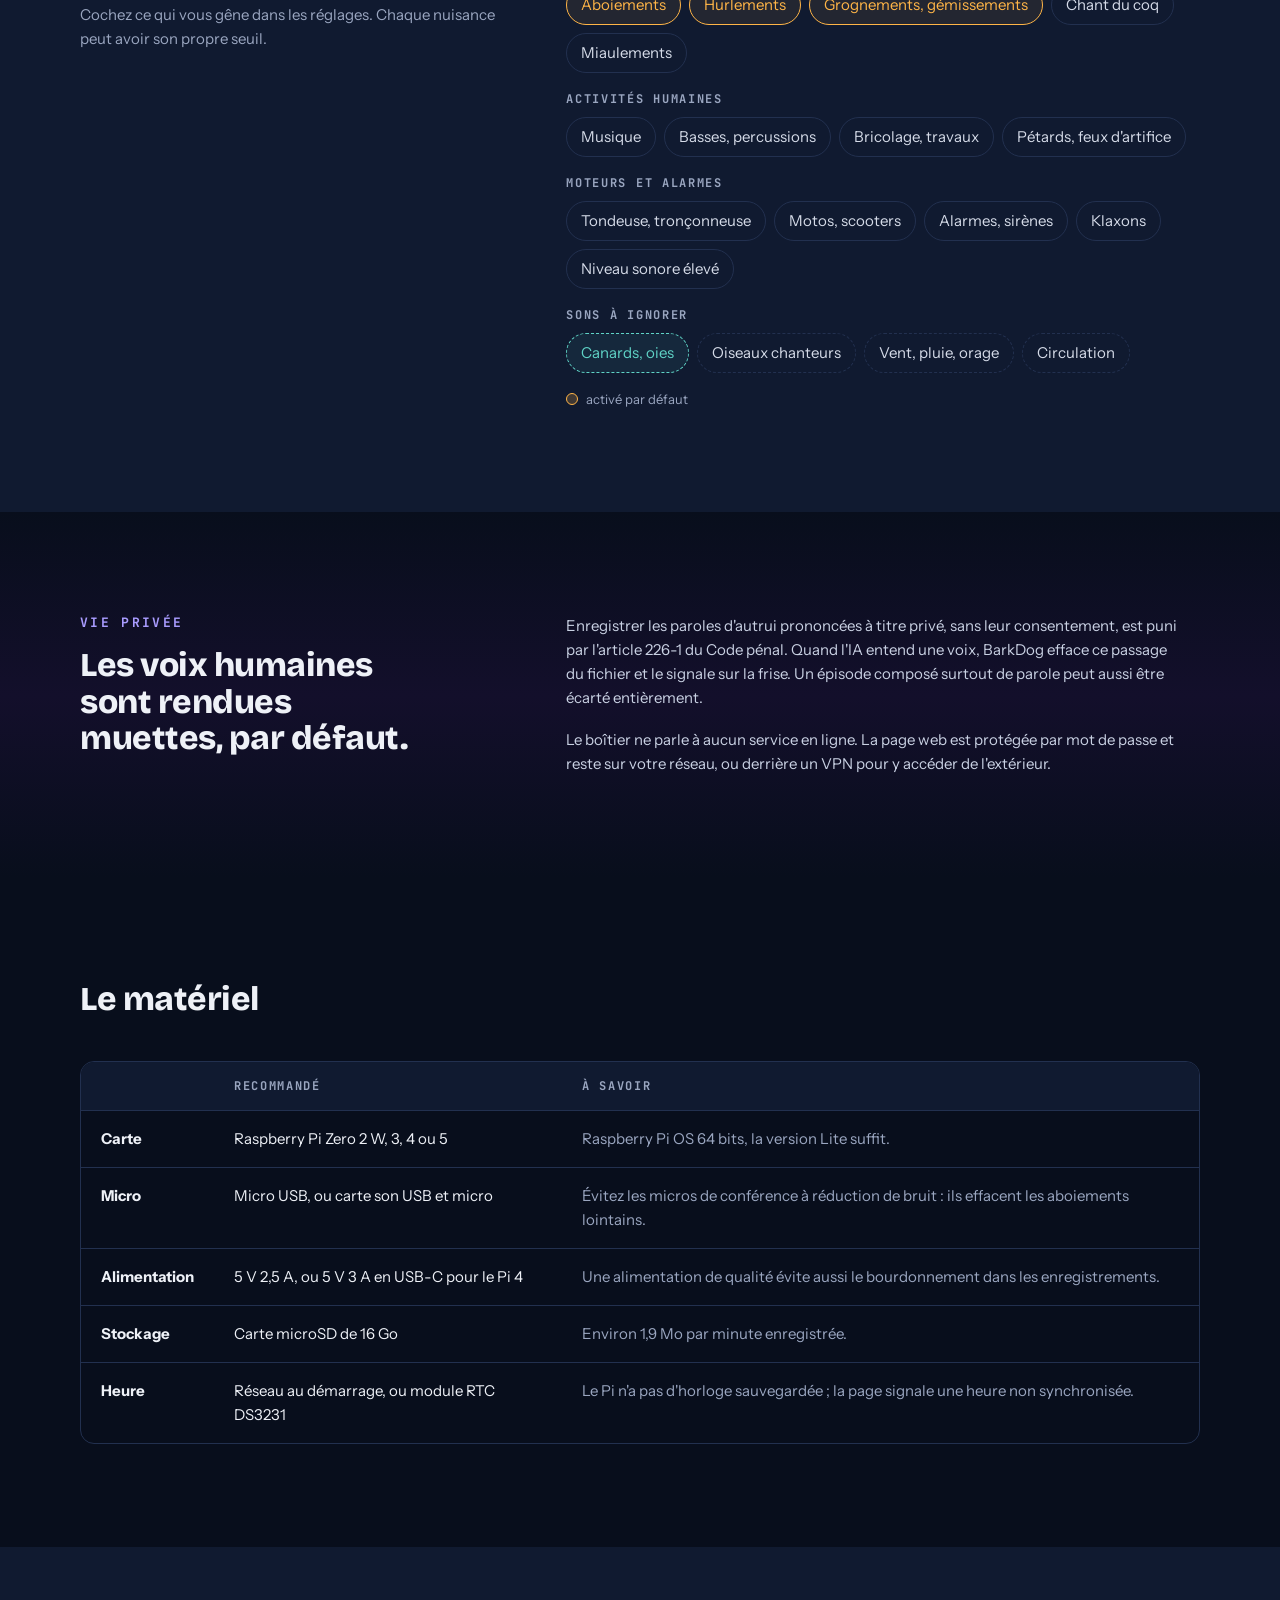
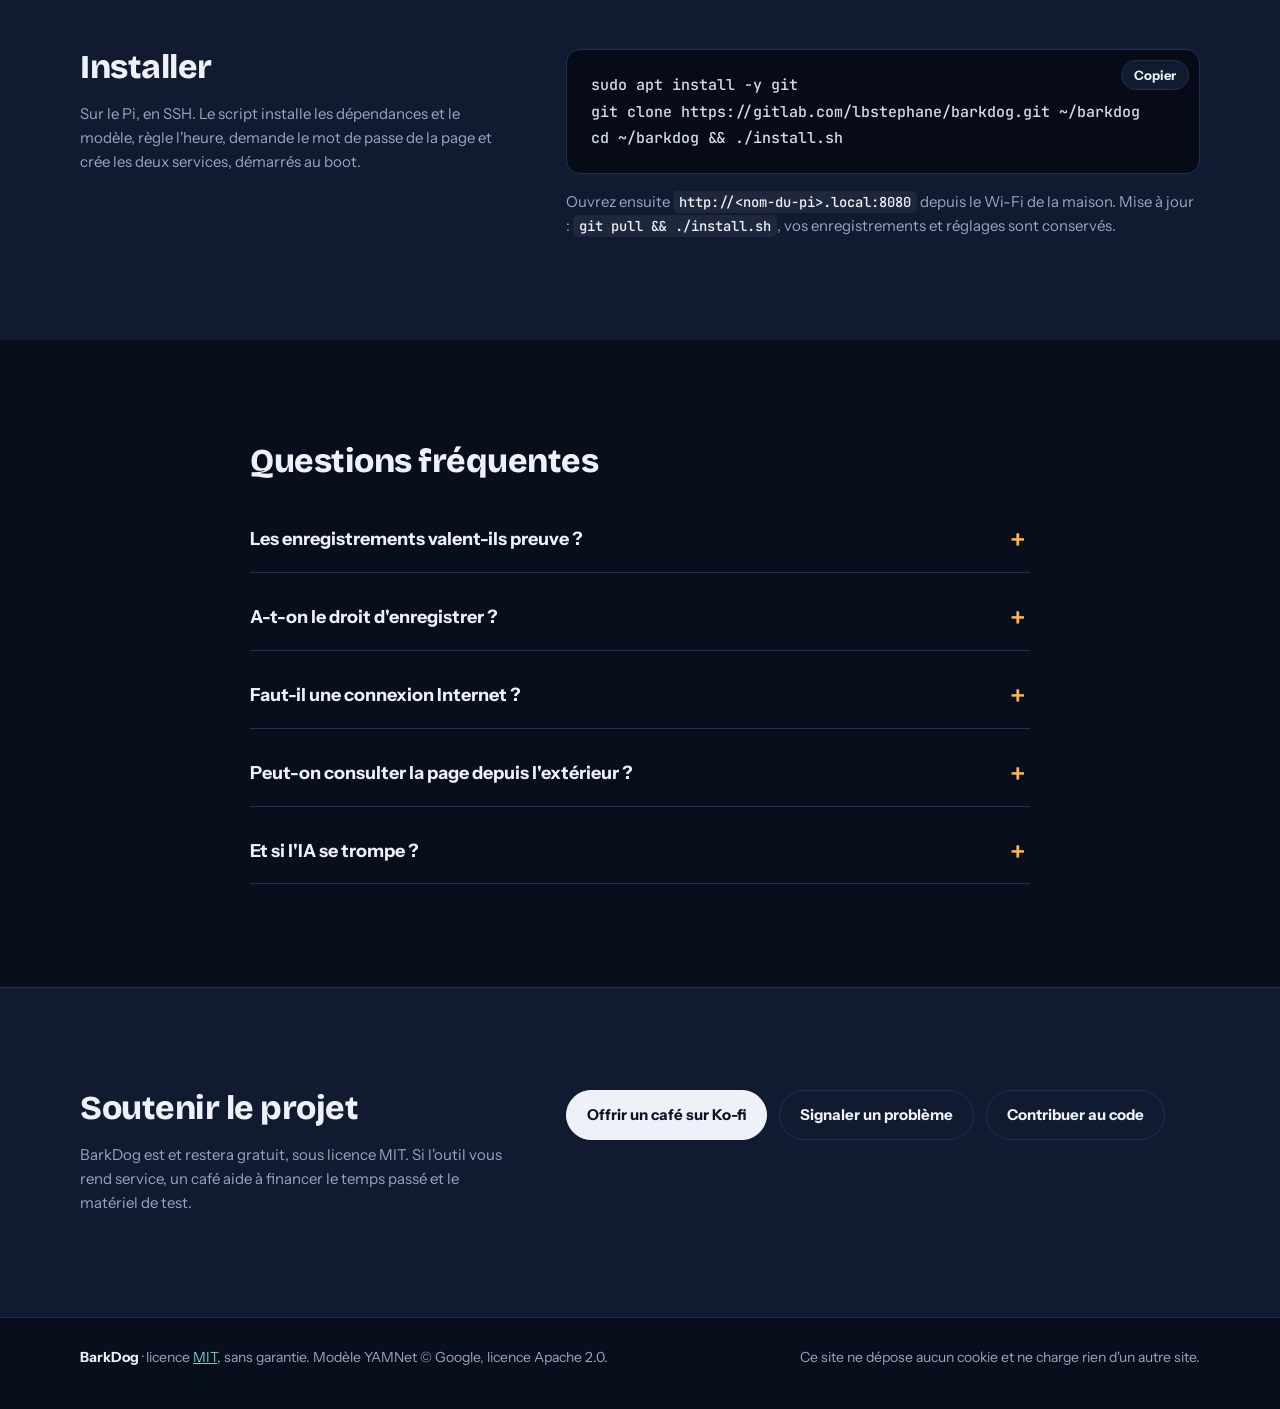
==== commit f61f0079: "Language switch with flags" ====
--- a/site/index.html
+++ b/site/index.html
@@ -21,9 +21,9 @@
 <link rel="alternate" hreflang="x-default" href="https://barkdog.fr/en/">
 <link rel="icon" href="favicon.svg" type="image/svg+xml">
 <link rel="preload" href="fonts/brico-800.woff2" as="font" type="font/woff2" crossorigin>
-<link rel="stylesheet" href="style.css">
-<script src="lang.js"></script>
-<script src="main.js" defer></script>
+<link rel="stylesheet" href="style.css?v=2">
+<script src="lang.js?v=2"></script>
+<script src="main.js?v=2" defer></script>
 </head>
 <body>
 
@@ -36,7 +36,7 @@
       <a href="#installer">Installer</a>
       <a href="#faq">FAQ</a>
       <a class="git" href="https://gitlab.com/lbstephane/barkdog">GitLab</a>
-      <span class="langs"><b aria-current="true">FR</b><a href="en/" hreflang="en" lang="en" data-lang="en" title="English version">EN</a></span>
+      <span class="langs"><span class="cur" aria-current="true"><img src="flags/fr.svg" width="21" height="14" alt="">FR</span><a href="en/" hreflang="en" lang="en" data-lang="en" title="English version"><img src="flags/gb.svg" width="21" height="14" alt="">EN</a></span>
     </nav>
   </div>
 </header>
--- a/site/style.css
+++ b/site/style.css
@@ -153,9 +153,12 @@
 .foot b{color:var(--fg)}
 .two>div>*,.hero-text>*{min-width:0}
 .after{overflow-wrap:anywhere}
-.langs{display:inline-flex;gap:2px;border:1px solid var(--line);border-radius:999px;padding:2px;font:600 13px var(--mono);letter-spacing:.04em}
-.langs b,.langs a{padding:3px 9px;border-radius:999px;line-height:1.3}
-.langs b{background:var(--fg);color:var(--night)}
+.langs{display:inline-flex;align-items:center;gap:6px;margin-left:10px}
+.langs>*{display:inline-flex;align-items:center;gap:7px;padding:5px 11px;border-radius:999px;border:1px solid transparent;font:600 13px var(--mono);letter-spacing:.05em;line-height:1}
+.langs img{display:block;width:21px;height:14px;border-radius:2px;box-shadow:0 0 0 1px rgba(255,255,255,.18)}
+.langs .cur{border-color:var(--line);color:var(--fg);background:var(--band)}
 nav .langs a{color:var(--muted);font-size:13px}
-nav .langs a:hover{color:var(--fg)}
+nav .langs a img{opacity:.75}
+nav .langs a:hover{color:var(--fg);border-color:var(--line)}
+nav .langs a:hover img{opacity:1}
 nav{align-items:center}
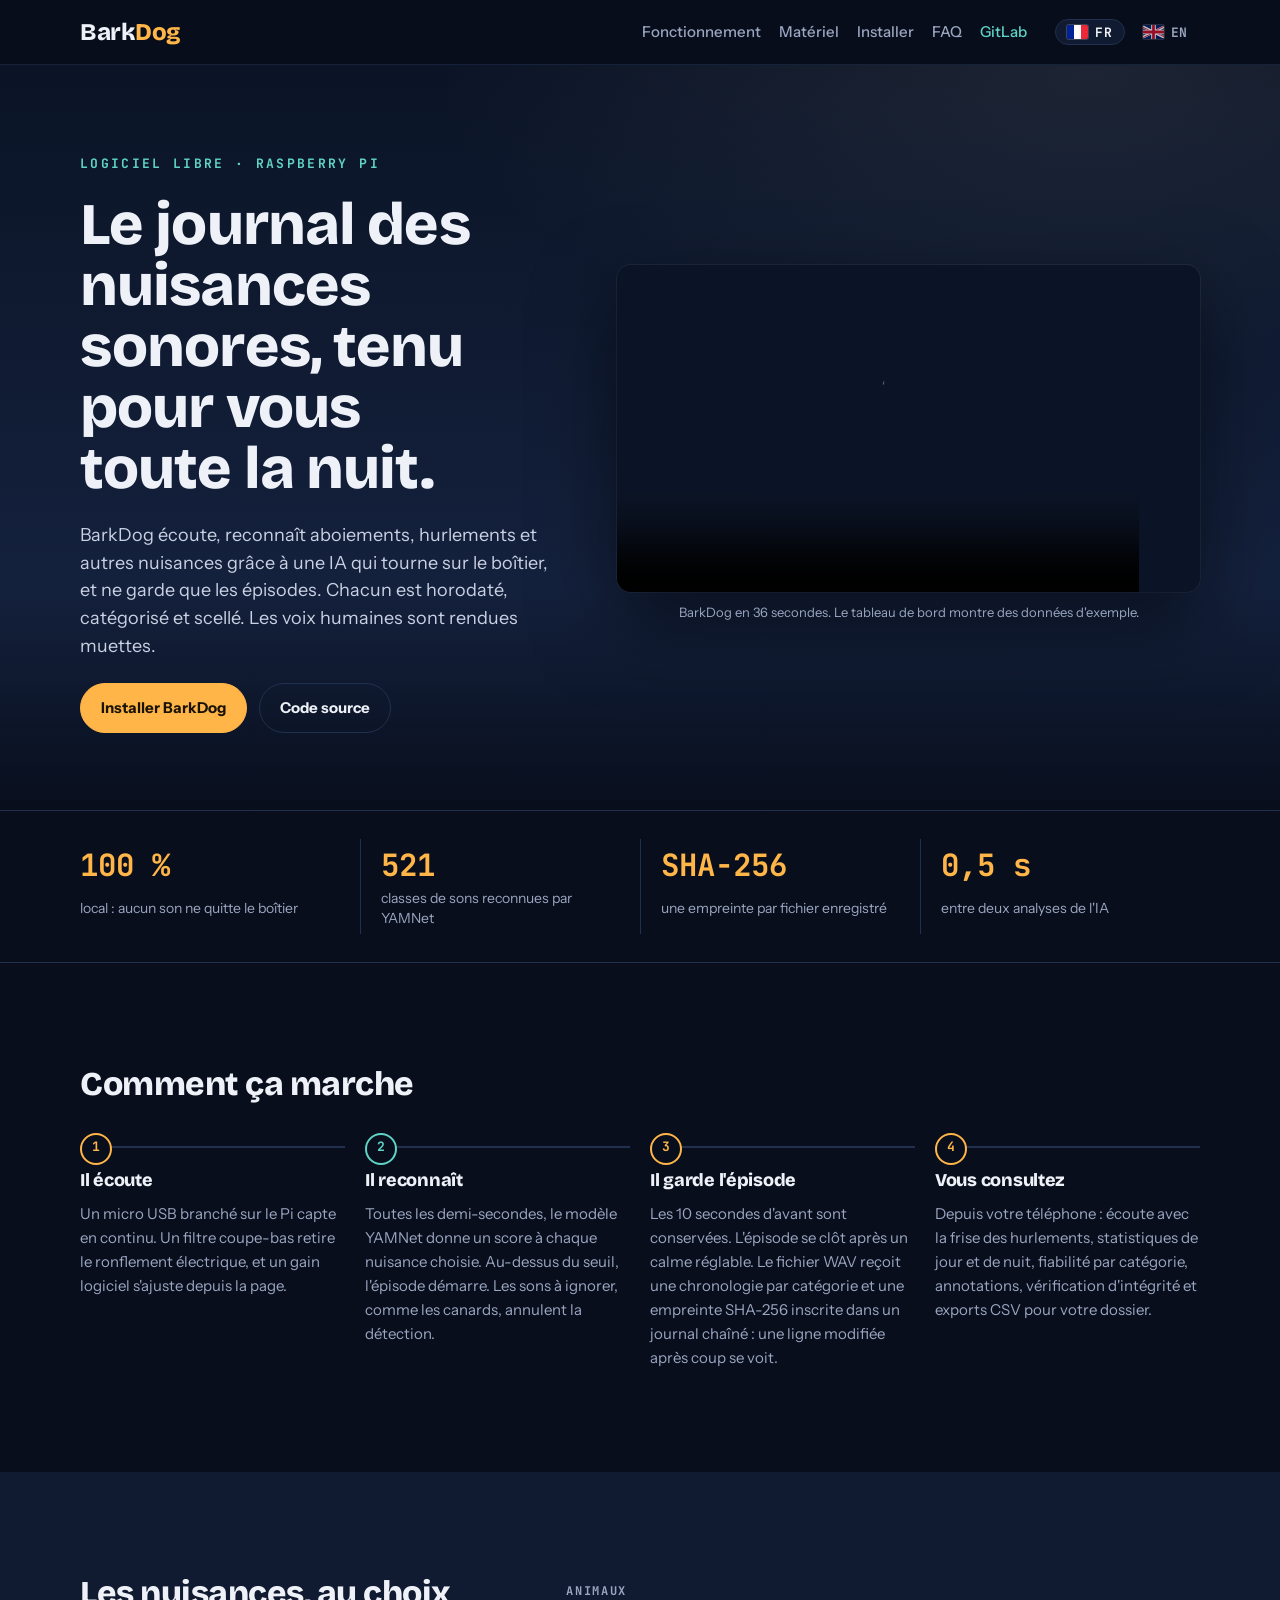
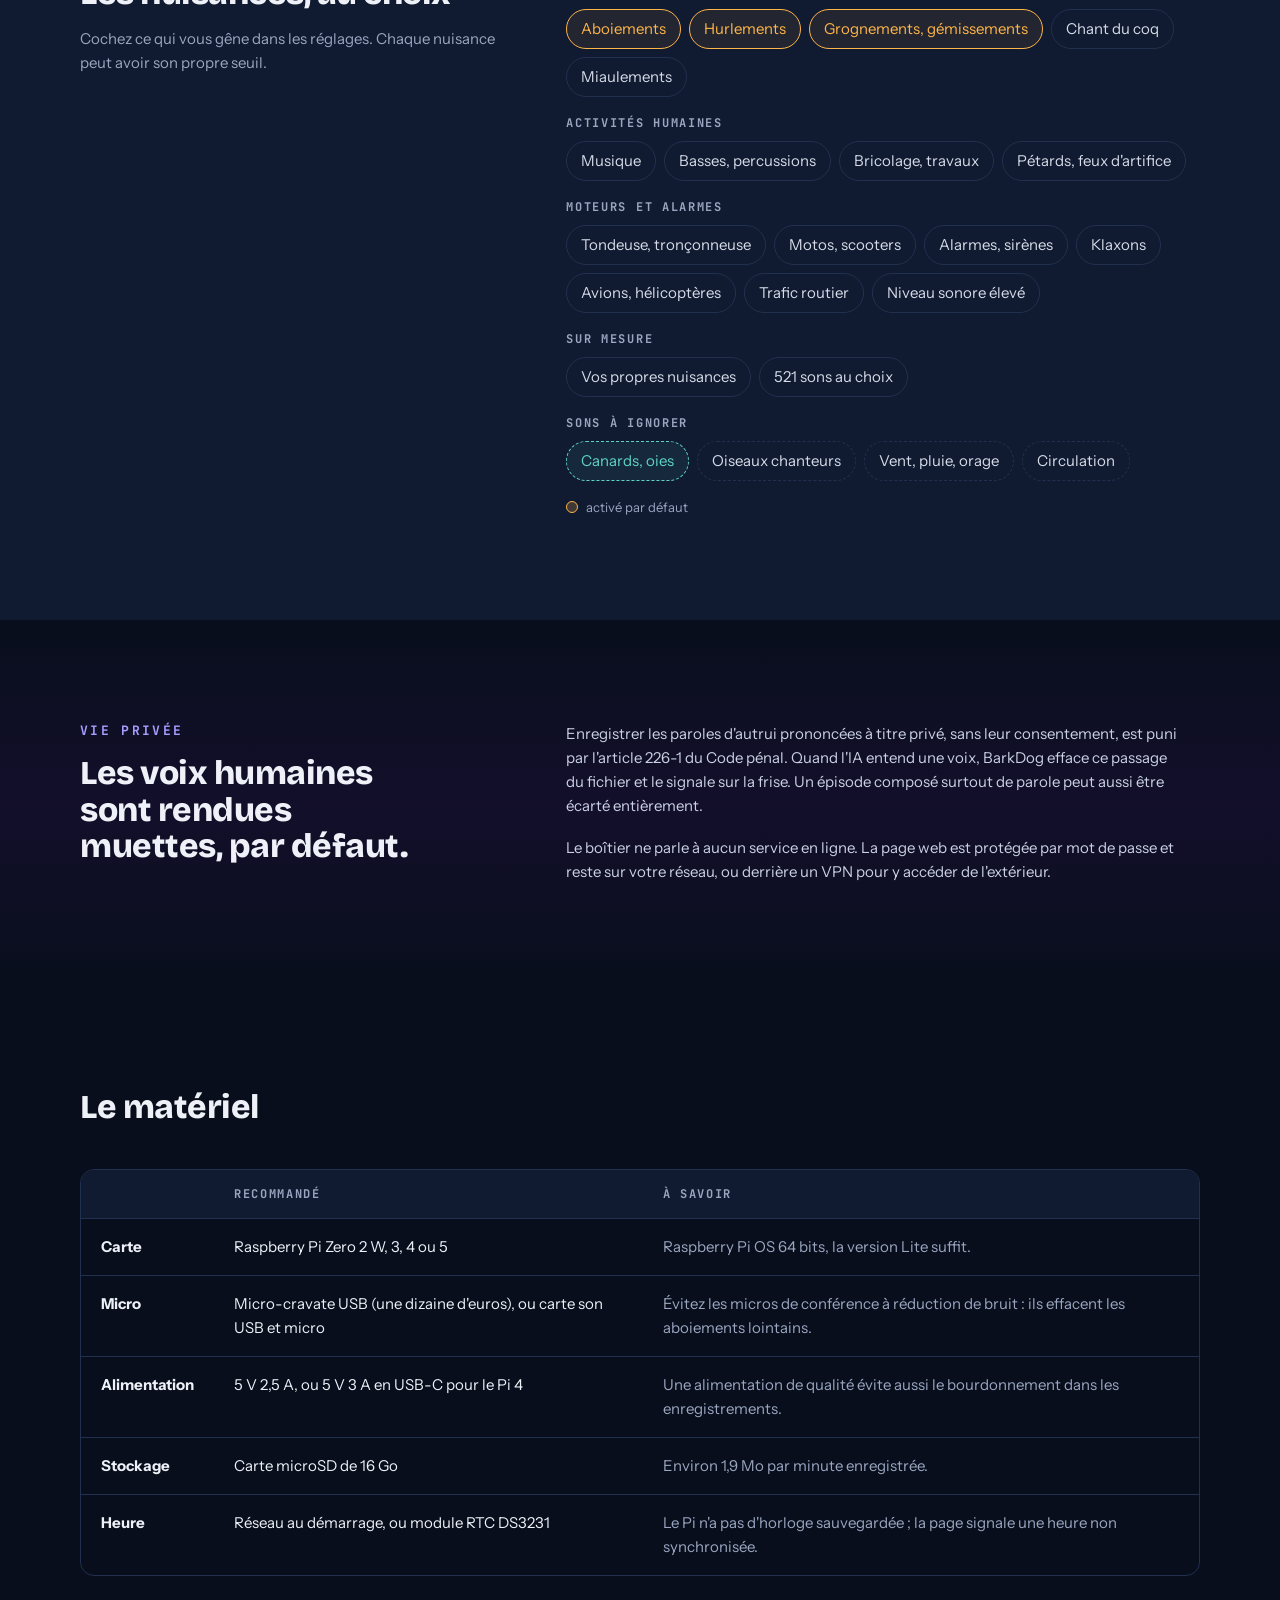
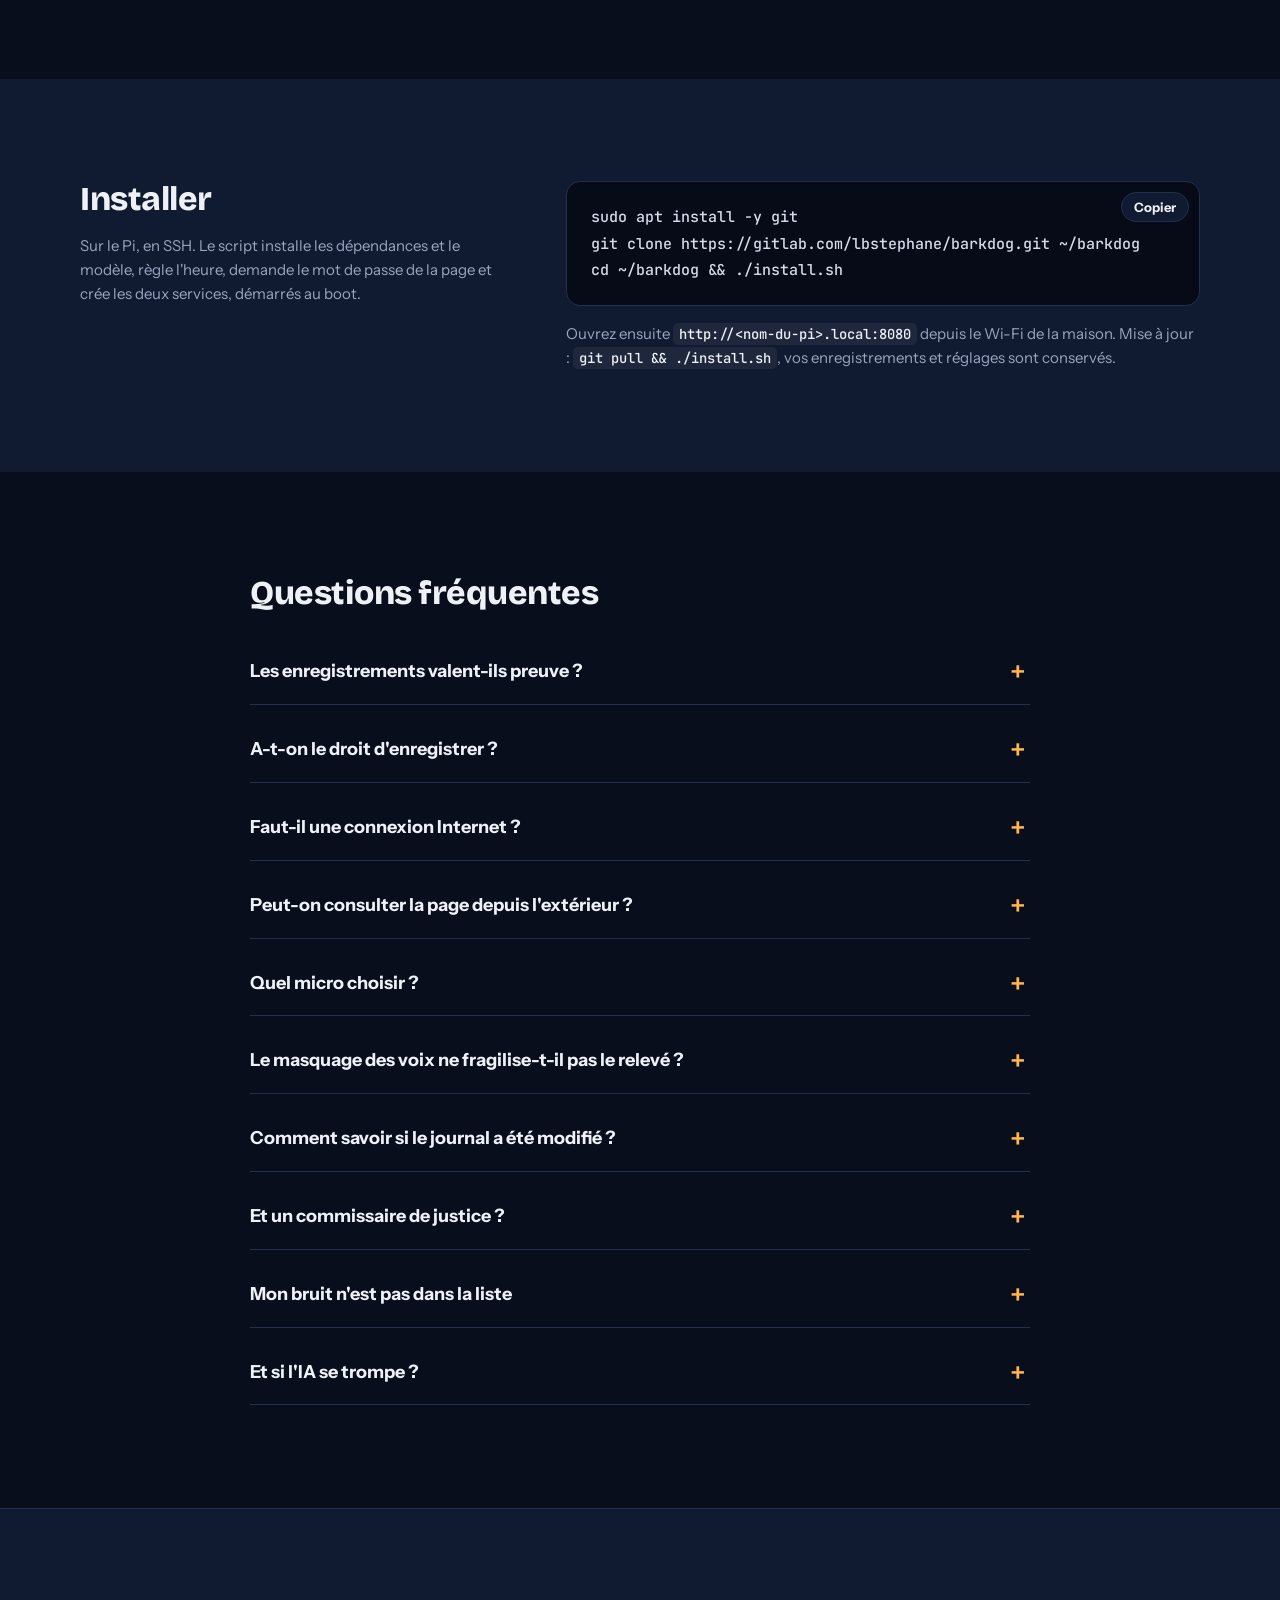
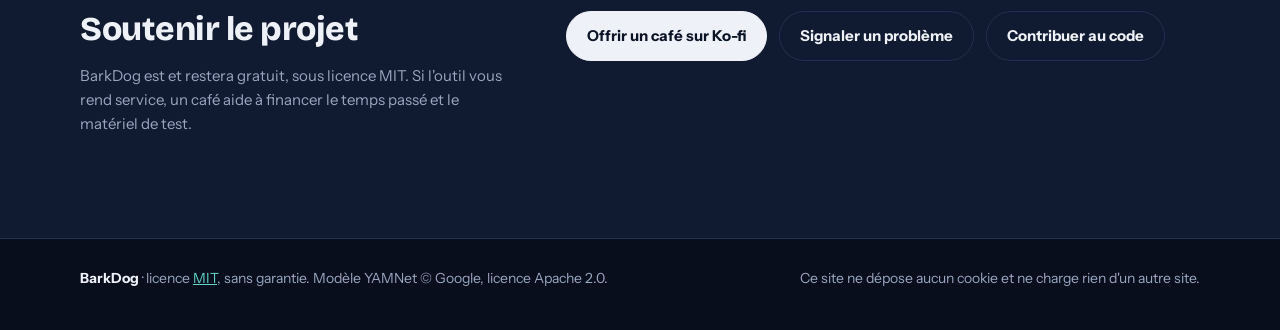
==== commit c234b9c9: "BarkDog 1.1.0: custom nuisances, aircraft and road traffic, chained log and integrity check, levels," ====
--- a/site/index.html
+++ b/site/index.html
@@ -86,11 +86,11 @@
         </li>
         <li>
           <h3>Il garde l'épisode</h3>
-          <p>Les 10 secondes d'avant sont conservées. L'épisode se clôt après un calme réglable. Le fichier WAV reçoit une chronologie par catégorie et une empreinte SHA-256 inscrite au journal.</p>
+          <p>Les 10 secondes d'avant sont conservées. L'épisode se clôt après un calme réglable. Le fichier WAV reçoit une chronologie par catégorie et une empreinte SHA-256 inscrite dans un journal chaîné : une ligne modifiée après coup se voit.</p>
         </li>
         <li>
           <h3>Vous consultez</h3>
-          <p>Depuis votre téléphone : écoute avec la frise des hurlements, statistiques de jour et de nuit, annotations, corbeille et exports CSV pour votre dossier.</p>
+          <p>Depuis votre téléphone : écoute avec la frise des hurlements, statistiques de jour et de nuit, fiabilité par catégorie, annotations, vérification d'intégrité et exports CSV pour votre dossier.</p>
         </li>
       </ol>
     </div>
@@ -108,7 +108,9 @@
         <p class="group">Activités humaines</p>
         <ul class="chips"><li>Musique</li><li>Basses, percussions</li><li>Bricolage, travaux</li><li>Pétards, feux d'artifice</li></ul>
         <p class="group">Moteurs et alarmes</p>
-        <ul class="chips"><li>Tondeuse, tronçonneuse</li><li>Motos, scooters</li><li>Alarmes, sirènes</li><li>Klaxons</li><li>Niveau sonore élevé</li></ul>
+        <ul class="chips"><li>Tondeuse, tronçonneuse</li><li>Motos, scooters</li><li>Alarmes, sirènes</li><li>Klaxons</li><li>Avions, hélicoptères</li><li>Trafic routier</li><li>Niveau sonore élevé</li></ul>
+        <p class="group">Sur mesure</p>
+        <ul class="chips"><li>Vos propres nuisances</li><li>521 sons au choix</li></ul>
         <p class="group">Sons à ignorer</p>
         <ul class="chips ignore"><li class="on">Canards, oies</li><li>Oiseaux chanteurs</li><li>Vent, pluie, orage</li><li>Circulation</li></ul>
         <p class="legend"><i></i> activé par défaut</p>
@@ -137,7 +139,7 @@
           <thead><tr><th scope="col"></th><th scope="col">Recommandé</th><th scope="col">À savoir</th></tr></thead>
           <tbody>
             <tr><th scope="row">Carte</th><td>Raspberry Pi Zero 2 W, 3, 4 ou 5</td><td>Raspberry Pi OS 64 bits, la version Lite suffit.</td></tr>
-            <tr><th scope="row">Micro</th><td>Micro USB, ou carte son USB et micro</td><td>Évitez les micros de conférence à réduction de bruit : ils effacent les aboiements lointains.</td></tr>
+            <tr><th scope="row">Micro</th><td>Micro-cravate USB (une dizaine d'euros), ou carte son USB et micro</td><td>Évitez les micros de conférence à réduction de bruit : ils effacent les aboiements lointains.</td></tr>
             <tr><th scope="row">Alimentation</th><td>5 V 2,5 A, ou 5 V 3 A en USB-C pour le Pi 4</td><td>Une alimentation de qualité évite aussi le bourdonnement dans les enregistrements.</td></tr>
             <tr><th scope="row">Stockage</th><td>Carte microSD de 16 Go</td><td>Environ 1,9 Mo par minute enregistrée.</td></tr>
             <tr><th scope="row">Heure</th><td>Réseau au démarrage, ou module RTC DS3231</td><td>Le Pi n'a pas d'horloge sauvegardée ; la page signale une heure non synchronisée.</td></tr>
@@ -185,8 +187,28 @@
         <p>Oui, avec un VPN comme Tailscale ou WireGuard. N'ouvrez pas de port sur votre box : la page donne accès à des enregistrements sensibles.</p>
       </details>
       <details>
+        <summary>Quel micro choisir ?</summary>
+        <p>Un simple micro-cravate USB à une dizaine d'euros convient très bien. Évitez les micros de conférence « à réduction de bruit », qui effacent justement les aboiements lointains. Si vous entendez un bourdonnement, c'est souvent l'alimentation : préférez l'officielle, ou ajoutez une ferrite sur le câble du micro.</p>
+      </details>
+      <details>
+        <summary>Le masquage des voix ne fragilise-t-il pas le relevé ?</summary>
+        <p>Le fichier scellé est celui que le boîtier a enregistré, voix déjà rendues muettes. Rien n'est caché pour autant : chaque passage masqué est horodaté, visible sur la frise et compté dans le journal. Un aboiement qui tombe pendant une voix est masqué avec elle, car la vie privée passe en premier.</p>
+      </details>
+      <details>
+        <summary>Comment savoir si le journal a été modifié ?</summary>
+        <p>Chaque ligne du journal contient l'empreinte de la précédente. Modifier, ajouter ou retirer une ligne après coup casse cette chaîne. Le bouton « Vérifier l'intégrité » recalcule la chaîne et l'empreinte SHA-256 de chaque fichier audio, et note le résultat dans l'historique.</p>
+      </details>
+      <details>
+        <summary>Et un commissaire de justice ?</summary>
+        <p>BarkDog ne remplace pas un constat. En revanche, le relevé montre quand la nuisance est la plus probable : c'est utile pour choisir le moment où faire venir un commissaire de justice, ou pour appuyer une démarche auprès d'un conciliateur ou de la mairie.</p>
+      </details>
+      <details>
+        <summary>Mon bruit n'est pas dans la liste</summary>
+        <p>Créez une nuisance personnalisée à partir des 521 sons que l'IA connaît (ventilateur, pompe à chaleur, bourdonnement…). Le mode test affiche ce que l'IA « entend » pendant le bruit, ce qui donne les sons à choisir. BarkDog ne reconnaît pas les races de chiens ni les espèces d'oiseaux ; pour les oiseaux, voyez <a href="https://github.com/Nachtzuster/BirdNET-Pi">BirdNET-Pi</a>.</p>
+      </details>
+      <details>
         <summary>Et si l'IA se trompe ?</summary>
-        <p>Le mode test affiche les scores en direct face aux seuils, sans enregistrer. Vous ajustez la sensibilité, le nombre minimum de détections et les sons à ignorer. Dans la liste des épisodes, un faux positif se marque d'un clic sans toucher au journal d'origine.</p>
+        <p>Le mode test affiche les scores en direct face aux seuils, sans enregistrer. Vous ajustez la sensibilité, le nombre minimum de détections et les sons à ignorer. Dans la liste des épisodes, un faux positif se marque d'un clic sans toucher au journal d'origine, et la page en déduit la fiabilité de chaque catégorie chez vous.</p>
       </details>
     </div>
   </section>
